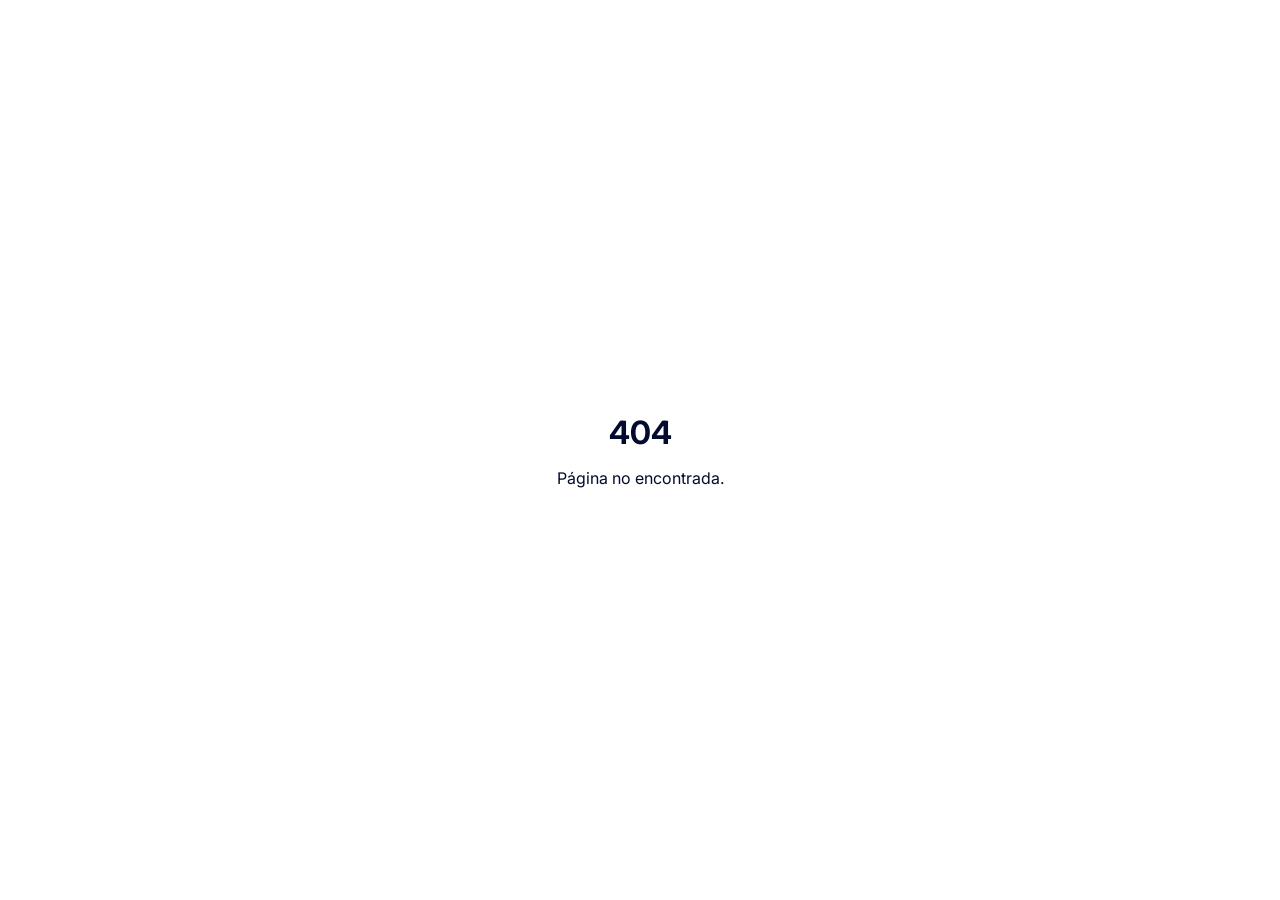
==== index.html @ 62a35536 "Initial commit: BROKR landing page Co-Authored-By: Claude Sonnet 4.6 <noreply@anthropic.com>" ====
<!DOCTYPE html>
<html lang="es">
<head>
  <meta charset="UTF-8" />
  <meta name="viewport" content="width=device-width, initial-scale=1.0" />
  <title>BROKR</title>
  <link rel="stylesheet" href="/css/main.css" />
  <link rel="stylesheet" href="/css/home.css" />
</head>
<body>

  <div id="app">
    <!-- El router inyecta el contenido aquí -->
  </div>

  <script src="/js/router.js"></script>
  <script src="/pages/home.js"></script>
  <script src="/js/main.js"></script>
</body>
</html>
---- css/main.css ----
/* BROKR — Main stylesheet */

/* ── Fuentes ─────────────────────────────────────────────────────────────── */

@font-face {
  font-family: 'Noto Sans';
  src: url('/assets/fonts/NotoSans-VariableFont_wdth,wght.ttf') format('truetype');
  font-weight: 100 900;
  font-style: normal;
  font-display: swap;
}

@font-face {
  font-family: 'Noto Sans';
  src: url('/assets/fonts/NotoSans-Italic-VariableFont_wdth,wght.ttf') format('truetype');
  font-weight: 100 900;
  font-style: italic;
  font-display: swap;
}

@font-face {
  font-family: 'Inter';
  src: url('/assets/fonts/Inter-VariableFont_opsz,wght.ttf') format('truetype');
  font-weight: 100 900;
  font-style: normal;
  font-display: swap;
}

@font-face {
  font-family: 'Inter';
  src: url('/assets/fonts/Inter-Italic-VariableFont_opsz,wght.ttf') format('truetype');
  font-weight: 100 900;
  font-style: italic;
  font-display: swap;
}

/* ── Tokens de marca ─────────────────────────────────────────────────────── */

:root {
  /* Colores */
  --color-azul:        #2138ef;
  --color-celeste:     #03cc9e;
  --color-blanco:      #ffffff;
  --color-azul-oscuro: #020b2d;

  /* Tipografías */
  --font-heading: 'Noto Sans', sans-serif;
  --font-body:    'Inter', sans-serif;

  /* Espaciado base */
  --space-xs:  0.25rem;
  --space-sm:  0.5rem;
  --space-md:  1rem;
  --space-lg:  1.5rem;
  --space-xl:  2rem;
  --space-2xl: 3rem;
  --space-3xl: 4rem;
}

/* ── Reset ───────────────────────────────────────────────────────────────── */

*, *::before, *::after {
  box-sizing: border-box;
  margin: 0;
  padding: 0;
}

html, body {
  height: 100%;
}

body {
  font-family: var(--font-body);
  background: var(--color-blanco);
  color: var(--color-azul-oscuro);
  -webkit-font-smoothing: antialiased;
}

#app {
  min-height: 100vh;
}

/* ── Utilidades ──────────────────────────────────────────────────────────── */

.not-found {
  display: flex;
  flex-direction: column;
  align-items: center;
  justify-content: center;
  min-height: 100vh;
  gap: var(--space-md);
  text-align: center;
}
---- css/home.css ----
/* BROKR — Landing page styles */

/* ── Navbar ──────────────────────────────────────────────────────────────── */

.home-navbar {
  position: fixed;
  top: 0;
  left: 0;
  right: 0;
  z-index: 200;
  display: flex;
  align-items: center;
  justify-content: space-between;
  padding: 0 3.5rem;
  height: 72px;
  transition: background 0.3s ease, box-shadow 0.3s ease;
}

.home-navbar.at-top {
  background: transparent;
}

.home-navbar.scrolled {
  background: var(--color-blanco);
  box-shadow: 0 1px 0 rgba(2, 11, 45, 0.08);
}

.navbar-logo img {
  height: 34px;
  display: block;
}

.navbar-links {
  display: flex;
  align-items: center;
  gap: 2.5rem;
  list-style: none;
}

.navbar-links a {
  font-family: var(--font-body);
  font-size: 0.875rem;
  font-weight: 500;
  text-decoration: none;
  transition: color 0.2s;
}

.home-navbar.at-top .navbar-links a {
  color: rgba(255, 255, 255, 0.8);
}

.home-navbar.at-top .navbar-links a:hover {
  color: var(--color-celeste);
}

.home-navbar.scrolled .navbar-links a {
  color: var(--color-azul-oscuro);
}

.home-navbar.scrolled .navbar-links a:hover {
  color: var(--color-azul);
}

.navbar-actions {
  display: flex;
  align-items: center;
  gap: 1.25rem;
}

.navbar-area {
  font-family: var(--font-body);
  font-size: 0.875rem;
  font-weight: 500;
  text-decoration: none;
  transition: color 0.2s;
}

.home-navbar.at-top .navbar-area {
  color: rgba(255, 255, 255, 0.75);
}

.home-navbar.at-top .navbar-area:hover {
  color: var(--color-celeste);
}

.home-navbar.scrolled .navbar-area {
  color: var(--color-azul-oscuro);
}

.home-navbar.scrolled .navbar-area:hover {
  color: var(--color-azul);
}

/* ── Buttons ─────────────────────────────────────────────────────────────── */

.btn {
  display: inline-flex;
  align-items: center;
  gap: 0.5rem;
  font-family: var(--font-body);
  font-weight: 600;
  font-size: 0.8rem;
  letter-spacing: 0.06em;
  text-transform: uppercase;
  text-decoration: none;
  border: none;
  cursor: pointer;
  padding: 0.65rem 1.4rem;
  border-radius: 3px;
  transition: background 0.2s, color 0.2s, border-color 0.2s;
}

.btn--primary {
  background: var(--color-azul);
  color: var(--color-blanco);
}

.btn--primary:hover {
  background: #1a2dc7;
  color: var(--color-blanco);
}

.btn--outline-white {
  background: transparent;
  color: var(--color-blanco);
  border: 2px solid rgba(255, 255, 255, 0.6);
}

.btn--outline-white:hover {
  border-color: var(--color-blanco);
  background: rgba(255, 255, 255, 0.08);
}

.btn--celeste {
  background: var(--color-celeste);
  color: var(--color-azul-oscuro);
}

.btn--celeste:hover {
  background: #02b38a;
  color: var(--color-azul-oscuro);
}

.btn-arrow {
  font-size: 1rem;
  line-height: 1;
  transition: transform 0.2s;
}

.btn:hover .btn-arrow {
  transform: translateX(3px);
}

/* ── Hero ────────────────────────────────────────────────────────────────── */

.hero {
  min-height: 100vh;
  background: var(--color-azul-oscuro);
  position: relative;
  display: flex;
  align-items: center;
  justify-content: center;
  overflow: hidden;
  text-align: center;
  padding: 72px 2rem 0;
}

.hero-bg {
  position: absolute;
  inset: 0;
  background:
    radial-gradient(ellipse 90% 70% at 65% 30%, rgba(33, 56, 239, 0.45) 0%, transparent 65%),
    radial-gradient(ellipse 50% 50% at 15% 85%, rgba(3, 204, 158, 0.18) 0%, transparent 55%);
  pointer-events: none;
}

.hero-ring {
  position: absolute;
  border-radius: 50%;
  border: 1px solid rgba(255, 255, 255, 0.05);
  top: 50%;
  left: 50%;
  transform: translate(-50%, -50%);
  pointer-events: none;
}

.hero-ring--1 { width: 750px; height: 750px; }
.hero-ring--2 { width: 530px; height: 530px; border-color: rgba(255,255,255,0.04); }
.hero-ring--3 { width: 320px; height: 320px; border-color: rgba(255,255,255,0.03); }

.hero-content {
  position: relative;
  z-index: 1;
  display: flex;
  flex-direction: column;
  align-items: center;
  gap: 1.5rem;
  max-width: 760px;
}

.hero-logo {
  width: 210px;
  margin-bottom: 0.25rem;
}

.hero-title {
  font-family: var(--font-heading);
  font-size: clamp(1.9rem, 4.5vw, 2.9rem);
  font-weight: 700;
  color: var(--color-blanco);
  line-height: 1.18;
  margin: 0;
}

.hero-title em {
  font-style: normal;
  color: var(--color-celeste);
}

.hero-subtitle {
  font-family: var(--font-body);
  font-size: 1.05rem;
  color: rgba(255, 255, 255, 0.65);
  line-height: 1.75;
  max-width: 560px;
  margin: 0;
}

.hero-actions {
  display: flex;
  gap: 1rem;
  margin-top: 0.5rem;
  flex-wrap: wrap;
  justify-content: center;
}

.hero-scroll {
  position: absolute;
  bottom: 2.5rem;
  left: 50%;
  transform: translateX(-50%);
  display: flex;
  flex-direction: column;
  align-items: center;
  gap: 0.5rem;
  color: rgba(255, 255, 255, 0.35);
  font-size: 0.7rem;
  font-family: var(--font-body);
  letter-spacing: 0.1em;
  text-transform: uppercase;
  z-index: 1;
}

.hero-scroll-line {
  width: 1px;
  height: 40px;
  background: linear-gradient(to bottom, rgba(255,255,255,0.3), transparent);
}

/* ── Intro ───────────────────────────────────────────────────────────────── */

.intro {
  padding: 6rem 3.5rem;
  display: grid;
  grid-template-columns: 1fr 1fr;
  gap: 4rem;
  align-items: center;
  max-width: 1200px;
  margin: 0 auto;
}

.intro__heading {
  font-family: var(--font-heading);
  font-size: clamp(1.6rem, 3vw, 2.1rem);
  font-weight: 700;
  color: var(--color-azul);
  line-height: 1.25;
}

.intro__body {
  display: flex;
  flex-direction: column;
  gap: 1.25rem;
}

.intro__body p {
  font-family: var(--font-body);
  font-size: 0.975rem;
  color: var(--color-azul-oscuro);
  line-height: 1.75;
}

.intro__body p strong {
  color: var(--color-azul);
}

.intro__body ul {
  list-style: none;
  display: flex;
  flex-direction: column;
  gap: 0.6rem;
  padding: 0;
}

.intro__body ul li {
  font-family: var(--font-body);
  font-size: 0.925rem;
  color: var(--color-azul-oscuro);
  padding-left: 1.25rem;
  position: relative;
  line-height: 1.6;
}

.intro__body ul li::before {
  content: '';
  position: absolute;
  left: 0;
  top: 0.5em;
  width: 6px;
  height: 6px;
  border-radius: 50%;
  background: var(--color-celeste);
}

.intro__cta {
  margin-top: 0.75rem;
}

/* ── Section base ────────────────────────────────────────────────────────── */

.section-divider {
  text-align: center;
  padding: 1.5rem 0 0;
}

.section-divider-cta {
  display: flex;
  justify-content: center;
  padding: 3.5rem 0;
}

/* ── Feature split sections ──────────────────────────────────────────────── */

.feature-split {
  display: grid;
  grid-template-columns: 1fr 1fr;
  min-height: 580px;
}

.feature-split--reverse .feature-split__visual {
  order: 2;
}

.feature-split--reverse .feature-split__content {
  order: 1;
}

.feature-split__visual {
  position: relative;
  overflow: hidden;
  display: flex;
  align-items: center;
  justify-content: center;
  min-height: 480px;
}

.feature-split__visual--dark {
  background: linear-gradient(135deg, var(--color-azul-oscuro) 0%, #0d1f6e 100%);
}

.feature-split__visual--blue {
  background: linear-gradient(135deg, var(--color-azul) 0%, #1228bf 100%);
}

.feature-split__visual--teal {
  background: linear-gradient(135deg, #01a67f 0%, var(--color-celeste) 100%);
}

.feature-split__visual--light {
  background: #f0f4ff;
}

.feature-split__content {
  padding: 4.5rem 4rem;
  display: flex;
  flex-direction: column;
  justify-content: center;
  gap: 1.25rem;
}

.feature-label {
  font-family: var(--font-body);
  font-size: 0.7rem;
  font-weight: 700;
  letter-spacing: 0.12em;
  text-transform: uppercase;
  color: var(--color-celeste);
}

.feature-title {
  font-family: var(--font-heading);
  font-size: clamp(1.4rem, 2.5vw, 1.85rem);
  font-weight: 700;
  color: var(--color-azul);
  line-height: 1.25;
  margin: 0;
}

.feature-body {
  font-family: var(--font-body);
  font-size: 0.95rem;
  color: #3a4260;
  line-height: 1.75;
  margin: 0;
}

.feature-body strong {
  color: var(--color-azul-oscuro);
}

.feature-list {
  list-style: none;
  padding: 0;
  margin: 0;
  display: grid;
  grid-template-columns: 1fr 1fr;
  gap: 0.6rem 1.5rem;
}

.feature-list li {
  font-family: var(--font-body);
  font-size: 0.875rem;
  color: #3a4260;
  padding-left: 1.1rem;
  position: relative;
  line-height: 1.55;
}

.feature-list li::before {
  content: '';
  position: absolute;
  left: 0;
  top: 0.5em;
  width: 5px;
  height: 5px;
  border-radius: 50%;
  background: var(--color-celeste);
}

.feature-list--single {
  grid-template-columns: 1fr;
}

.feature-link {
  font-family: var(--font-body);
  font-size: 0.875rem;
  color: var(--color-azul);
  text-decoration: underline;
  text-underline-offset: 3px;
  transition: color 0.2s;
}

.feature-link:hover {
  color: var(--color-celeste);
}

/* ── Mockups CSS ─────────────────────────────────────────────────────────── */

/* Shared mockup frame */
.mockup {
  background: rgba(255, 255, 255, 0.06);
  border: 1px solid rgba(255, 255, 255, 0.1);
  border-radius: 12px;
  padding: 1.25rem;
  width: 80%;
  max-width: 360px;
  box-shadow: 0 24px 80px rgba(0, 0, 0, 0.35);
}

.mockup--light {
  background: var(--color-blanco);
  border: 1px solid rgba(0, 0, 0, 0.08);
  box-shadow: 0 24px 80px rgba(33, 56, 239, 0.15);
}

.mockup-titlebar {
  display: flex;
  align-items: center;
  gap: 0.4rem;
  margin-bottom: 1rem;
  padding-bottom: 0.75rem;
  border-bottom: 1px solid rgba(255, 255, 255, 0.08);
}

.mockup--light .mockup-titlebar {
  border-bottom-color: rgba(0, 0, 0, 0.06);
}

.mockup-dot {
  width: 7px;
  height: 7px;
  border-radius: 50%;
  background: rgba(255, 255, 255, 0.2);
}

.mockup--light .mockup-dot {
  background: #dde2f0;
}

.mockup-title {
  font-family: var(--font-body);
  font-size: 0.7rem;
  color: rgba(255, 255, 255, 0.4);
  margin-left: 0.25rem;
}

.mockup--light .mockup-title {
  color: #8a93b2;
}

/* Policy card mockup */
.mock-poliza {
  display: flex;
  flex-direction: column;
  gap: 0.75rem;
}

.mock-card {
  background: rgba(255, 255, 255, 0.07);
  border-radius: 8px;
  padding: 0.9rem;
  display: flex;
  align-items: center;
  gap: 0.75rem;
}

.mock-card-icon {
  width: 32px;
  height: 32px;
  border-radius: 6px;
  flex-shrink: 0;
}

.mock-card-icon--blue  { background: var(--color-azul); opacity: 0.8; }
.mock-card-icon--teal  { background: var(--color-celeste); opacity: 0.8; }
.mock-card-icon--light { background: rgba(255,255,255,0.25); }

.mock-card-lines {
  display: flex;
  flex-direction: column;
  gap: 0.35rem;
  flex: 1;
}

.mock-line {
  height: 7px;
  border-radius: 4px;
  background: rgba(255, 255, 255, 0.15);
}

.mock-line--w100 { width: 100%; }
.mock-line--w70  { width: 70%; }
.mock-line--w50  { width: 50%; }
.mock-line--w40  { width: 40%; }
.mock-line--w85  { width: 85%; }
.mock-line--teal { background: rgba(3, 204, 158, 0.5); }
.mock-line--blue { background: rgba(33, 56, 239, 0.5); }

.mock-badge {
  font-size: 0.6rem;
  font-family: var(--font-body);
  font-weight: 700;
  letter-spacing: 0.06em;
  padding: 0.2rem 0.5rem;
  border-radius: 99px;
  flex-shrink: 0;
}

.mock-badge--green  { background: rgba(3, 204, 158, 0.25); color: #03cc9e; }
.mock-badge--yellow { background: rgba(255, 200, 50, 0.2); color: #ffc832; }
.mock-badge--blue   { background: rgba(33, 56, 239, 0.3); color: #a8b6ff; }

/* Flow/automation mockup */
.mock-flow {
  display: flex;
  flex-direction: column;
  gap: 0.6rem;
}

.mock-flow-row {
  display: flex;
  align-items: center;
  gap: 0.5rem;
}

.mock-flow-node {
  display: flex;
  align-items: center;
  gap: 0.5rem;
  background: rgba(255, 255, 255, 0.08);
  border-radius: 6px;
  padding: 0.55rem 0.75rem;
  flex: 1;
}

.mock-flow-node-dot {
  width: 8px;
  height: 8px;
  border-radius: 50%;
  flex-shrink: 0;
}

.mock-flow-node-dot--teal  { background: var(--color-celeste); }
.mock-flow-node-dot--blue  { background: var(--color-azul); opacity: 0.9; }
.mock-flow-node-dot--white { background: rgba(255,255,255,0.4); }

.mock-flow-arrow {
  color: rgba(255,255,255,0.25);
  font-size: 0.75rem;
  flex-shrink: 0;
}

.mock-flow-check {
  width: 20px;
  height: 20px;
  border-radius: 50%;
  background: var(--color-celeste);
  display: flex;
  align-items: center;
  justify-content: center;
  flex-shrink: 0;
  font-size: 0.65rem;
  color: var(--color-azul-oscuro);
  font-weight: 700;
}

/* Dashboard/BI mockup */
.mock-dashboard {
  display: flex;
  flex-direction: column;
  gap: 0.8rem;
}

.mock-stats-row {
  display: grid;
  grid-template-columns: 1fr 1fr 1fr;
  gap: 0.5rem;
}

.mock-stat {
  background: rgba(255, 255, 255, 0.07);
  border-radius: 6px;
  padding: 0.6rem 0.5rem;
  display: flex;
  flex-direction: column;
  gap: 0.3rem;
}

.mock-stat-value {
  font-family: var(--font-heading);
  font-size: 0.95rem;
  font-weight: 700;
  color: rgba(255,255,255,0.9);
}

.mock-stat-label {
  height: 5px;
  border-radius: 3px;
  background: rgba(255,255,255,0.12);
  width: 80%;
}

.mock-chart {
  background: rgba(255, 255, 255, 0.05);
  border-radius: 8px;
  padding: 0.75rem;
  display: flex;
  align-items: flex-end;
  gap: 0.35rem;
  height: 80px;
}

.mock-bar {
  flex: 1;
  border-radius: 3px 3px 0 0;
  opacity: 0.85;
}

.mock-bar--blue  { background: var(--color-azul); }
.mock-bar--teal  { background: var(--color-celeste); }
.mock-bar--faded { background: rgba(255,255,255,0.15); }

/* CRM/client mockup */
.mock-client {
  display: flex;
  flex-direction: column;
  gap: 0.75rem;
}

.mock-client-header {
  display: flex;
  align-items: center;
  gap: 0.75rem;
  padding-bottom: 0.75rem;
  border-bottom: 1px solid rgba(0,0,0,0.06);
}

.mock-avatar {
  width: 40px;
  height: 40px;
  border-radius: 50%;
  background: linear-gradient(135deg, var(--color-azul), var(--color-celeste));
  flex-shrink: 0;
}

.mock-client-info {
  display: flex;
  flex-direction: column;
  gap: 0.35rem;
  flex: 1;
}

.mock-client-info .mock-line {
  background: rgba(0,0,0,0.1);
}

.mock-field-row {
  display: grid;
  grid-template-columns: 1fr 1fr;
  gap: 0.5rem;
}

.mock-field {
  background: #f4f6fd;
  border-radius: 5px;
  padding: 0.5rem;
  display: flex;
  flex-direction: column;
  gap: 0.3rem;
}

.mock-field-label {
  height: 5px;
  border-radius: 3px;
  background: rgba(33, 56, 239, 0.15);
  width: 60%;
}

.mock-field-value {
  height: 7px;
  border-radius: 3px;
  background: rgba(0,0,0,0.12);
  width: 85%;
}

/* API/integration mockup */
.mock-api {
  display: flex;
  flex-direction: column;
  gap: 0.75rem;
  align-items: center;
}

.mock-api-hub {
  width: 56px;
  height: 56px;
  border-radius: 50%;
  background: var(--color-azul);
  display: flex;
  align-items: center;
  justify-content: center;
  box-shadow: 0 0 0 8px rgba(33, 56, 239, 0.2), 0 0 0 16px rgba(33, 56, 239, 0.08);
}

.mock-api-hub-inner {
  width: 24px;
  height: 24px;
  border-radius: 50%;
  background: rgba(255,255,255,0.9);
}

.mock-api-row {
  display: flex;
  gap: 0.75rem;
  justify-content: center;
  width: 100%;
}

.mock-api-node {
  background: rgba(255, 255, 255, 0.08);
  border: 1px solid rgba(255,255,255,0.12);
  border-radius: 8px;
  padding: 0.5rem 0.7rem;
  display: flex;
  flex-direction: column;
  gap: 0.3rem;
  align-items: center;
  flex: 1;
}

.mock-api-dot {
  width: 10px;
  height: 10px;
  border-radius: 50%;
  background: var(--color-celeste);
}

.mock-api-connector {
  width: 1px;
  height: 24px;
  background: rgba(255,255,255,0.15);
}

/* ── Benefits grid ───────────────────────────────────────────────────────── */

.benefits {
  background: #f5f7ff;
  padding: 5.5rem 3.5rem;
}

.benefits__header {
  text-align: center;
  margin-bottom: 3.5rem;
}

.benefits__label {
  font-family: var(--font-body);
  font-size: 0.7rem;
  font-weight: 700;
  letter-spacing: 0.12em;
  text-transform: uppercase;
  color: var(--color-celeste);
  display: block;
  margin-bottom: 0.75rem;
}

.benefits__title {
  font-family: var(--font-heading);
  font-size: clamp(1.5rem, 3vw, 2rem);
  font-weight: 700;
  color: var(--color-azul-oscuro);
  margin: 0 0 1rem;
}

.benefits__subtitle {
  font-family: var(--font-body);
  font-size: 1rem;
  color: #5a6480;
  line-height: 1.7;
  max-width: 560px;
  margin: 0 auto;
}

.benefits__grid {
  display: grid;
  grid-template-columns: repeat(2, 1fr);
  gap: 0 4rem;
  max-width: 960px;
  margin: 0 auto;
}

.benefit-card {
  background: transparent;
  border-radius: 0;
  padding: 1.75rem 0;
  display: flex;
  flex-direction: row;
  gap: 1.25rem;
  align-items: flex-start;
  border: none;
  border-bottom: 1px solid rgba(33, 56, 239, 0.08);
  transition: none;
}

.benefit-card:hover {
  box-shadow: none;
  transform: none;
}

.benefit-icon {
  width: 52px;
  height: 52px;
  border-radius: 12px;
  background: var(--color-blanco);
  border: 1px solid rgba(33, 56, 239, 0.1);
  display: flex;
  align-items: center;
  justify-content: center;
  flex-shrink: 0;
  box-shadow: 0 2px 8px rgba(33, 56, 239, 0.07);
}

.benefit-icon svg {
  width: 26px;
  height: 26px;
}

.benefit-card:nth-last-child(-n+2) {
  border-bottom: none;
}

.benefit-text {
  display: flex;
  flex-direction: column;
  gap: 0.4rem;
  flex: 1;
  padding-top: 0.1rem;
}

.benefit-title {
  font-family: var(--font-heading);
  font-size: 0.975rem;
  font-weight: 700;
  color: var(--color-azul-oscuro);
  margin: 0;
}

.benefit-desc {
  font-family: var(--font-body);
  font-size: 0.875rem;
  color: #5a6480;
  line-height: 1.65;
  margin: 0;
}

/* ── Contact CTA ─────────────────────────────────────────────────────────── */

.contact-cta {
  padding: 5rem 3.5rem;
  display: flex;
  justify-content: center;
}

.contact-cta__box {
  background: var(--color-blanco);
  border: 1px solid rgba(33, 56, 239, 0.1);
  border-radius: 16px;
  padding: 4rem;
  max-width: 860px;
  width: 100%;
  display: grid;
  grid-template-columns: 1fr 1fr;
  gap: 3rem;
  align-items: center;
  box-shadow: 0 16px 64px rgba(33, 56, 239, 0.08);
}

.contact-cta__label {
  font-family: var(--font-body);
  font-size: 0.7rem;
  font-weight: 700;
  letter-spacing: 0.12em;
  text-transform: uppercase;
  color: var(--color-celeste);
  display: block;
  margin-bottom: 0.75rem;
}

.contact-cta__title {
  font-family: var(--font-heading);
  font-size: clamp(1.4rem, 2.5vw, 1.8rem);
  font-weight: 700;
  color: var(--color-azul-oscuro);
  line-height: 1.25;
  margin: 0 0 1rem;
}

.contact-cta__right {
  display: flex;
  flex-direction: column;
  gap: 1.25rem;
}

.contact-info-item {
  display: flex;
  align-items: flex-start;
  gap: 0.75rem;
}

.contact-info-item svg {
  width: 18px;
  height: 18px;
  flex-shrink: 0;
  color: var(--color-azul);
  margin-top: 0.1rem;
}

.contact-info-item a,
.contact-info-item span {
  font-family: var(--font-body);
  font-size: 0.925rem;
  color: var(--color-azul-oscuro);
  text-decoration: none;
  line-height: 1.5;
}

.contact-info-item a:hover {
  color: var(--color-azul);
}

/* ── Footer ──────────────────────────────────────────────────────────────── */

.home-footer {
  background: var(--color-azul-oscuro);
  padding: 4rem 3.5rem 2.5rem;
  color: rgba(255, 255, 255, 0.6);
}

.footer-top {
  display: grid;
  grid-template-columns: 220px 1fr;
  gap: 4rem;
  padding-bottom: 3rem;
  border-bottom: 1px solid rgba(255, 255, 255, 0.07);
  margin-bottom: 2rem;
}

.footer-brand {
  display: flex;
  flex-direction: column;
  gap: 1.25rem;
}

.footer-logo img {
  height: 30px;
  display: block;
}

.footer-tagline {
  font-family: var(--font-body);
  font-size: 0.85rem;
  line-height: 1.65;
  color: rgba(255, 255, 255, 0.45);
}

.footer-social {
  display: flex;
  gap: 0.75rem;
}

.footer-social a {
  width: 34px;
  height: 34px;
  border-radius: 50%;
  border: 1px solid rgba(255, 255, 255, 0.15);
  display: flex;
  align-items: center;
  justify-content: center;
  color: rgba(255, 255, 255, 0.5);
  text-decoration: none;
  transition: border-color 0.2s, color 0.2s;
}

.footer-social a:hover {
  border-color: var(--color-celeste);
  color: var(--color-celeste);
}

.footer-social svg {
  width: 15px;
  height: 15px;
}

.footer-nav {
  display: grid;
  grid-template-columns: repeat(3, 1fr);
  gap: 2rem;
}

.footer-nav-col h4 {
  font-family: var(--font-heading);
  font-size: 0.75rem;
  font-weight: 700;
  letter-spacing: 0.1em;
  text-transform: uppercase;
  color: rgba(255, 255, 255, 0.85);
  margin: 0 0 1rem;
}

.footer-nav-col ul {
  list-style: none;
  padding: 0;
  margin: 0;
  display: flex;
  flex-direction: column;
  gap: 0.6rem;
}

.footer-nav-col ul li a {
  font-family: var(--font-body);
  font-size: 0.875rem;
  color: rgba(255, 255, 255, 0.45);
  text-decoration: none;
  transition: color 0.2s;
}

.footer-nav-col ul li a:hover {
  color: var(--color-celeste);
}

.footer-bottom {
  display: flex;
  align-items: center;
  justify-content: space-between;
  font-family: var(--font-body);
  font-size: 0.8rem;
  color: rgba(255, 255, 255, 0.3);
}

.footer-bottom a {
  color: rgba(255, 255, 255, 0.3);
  text-decoration: none;
  transition: color 0.2s;
}

.footer-bottom a:hover {
  color: rgba(255, 255, 255, 0.6);
}

.footer-bottom-links {
  display: flex;
  gap: 1.5rem;
}

/* ── Responsive ──────────────────────────────────────────────────────────── */

@media (max-width: 1024px) {
  .benefits__grid {
    gap: 0 2.5rem;
  }

  .home-navbar {
    padding: 0 2rem;
  }

  .intro {
    padding: 4rem 2rem;
    gap: 2.5rem;
  }
}

@media (max-width: 768px) {
  .home-navbar {
    padding: 0 1.25rem;
  }

  .navbar-links {
    display: none;
  }

  .hero-logo {
    width: 160px;
  }

  .intro {
    grid-template-columns: 1fr;
    padding: 3rem 1.5rem;
    gap: 2rem;
  }

  .feature-split {
    grid-template-columns: 1fr;
  }

  .feature-split--reverse .feature-split__visual {
    order: 0;
  }

  .feature-split--reverse .feature-split__content {
    order: 0;
  }

  .feature-split__visual {
    min-height: 280px;
  }

  .feature-split__content {
    padding: 2.5rem 1.5rem;
  }

  .feature-list {
    grid-template-columns: 1fr;
  }

  .benefits {
    padding: 3.5rem 1.5rem;
  }

  .benefits__grid {
    grid-template-columns: 1fr;
    gap: 0;
  }

  .contact-cta {
    padding: 3rem 1.5rem;
  }

  .contact-cta__box {
    grid-template-columns: 1fr;
    padding: 2.5rem;
    gap: 2rem;
  }

  .footer-top {
    grid-template-columns: 1fr;
    gap: 2.5rem;
  }

  .footer-nav {
    grid-template-columns: 1fr 1fr;
  }

  .home-footer {
    padding: 3rem 1.5rem 2rem;
  }

  .footer-bottom {
    flex-direction: column;
    gap: 1rem;
    text-align: center;
  }
}
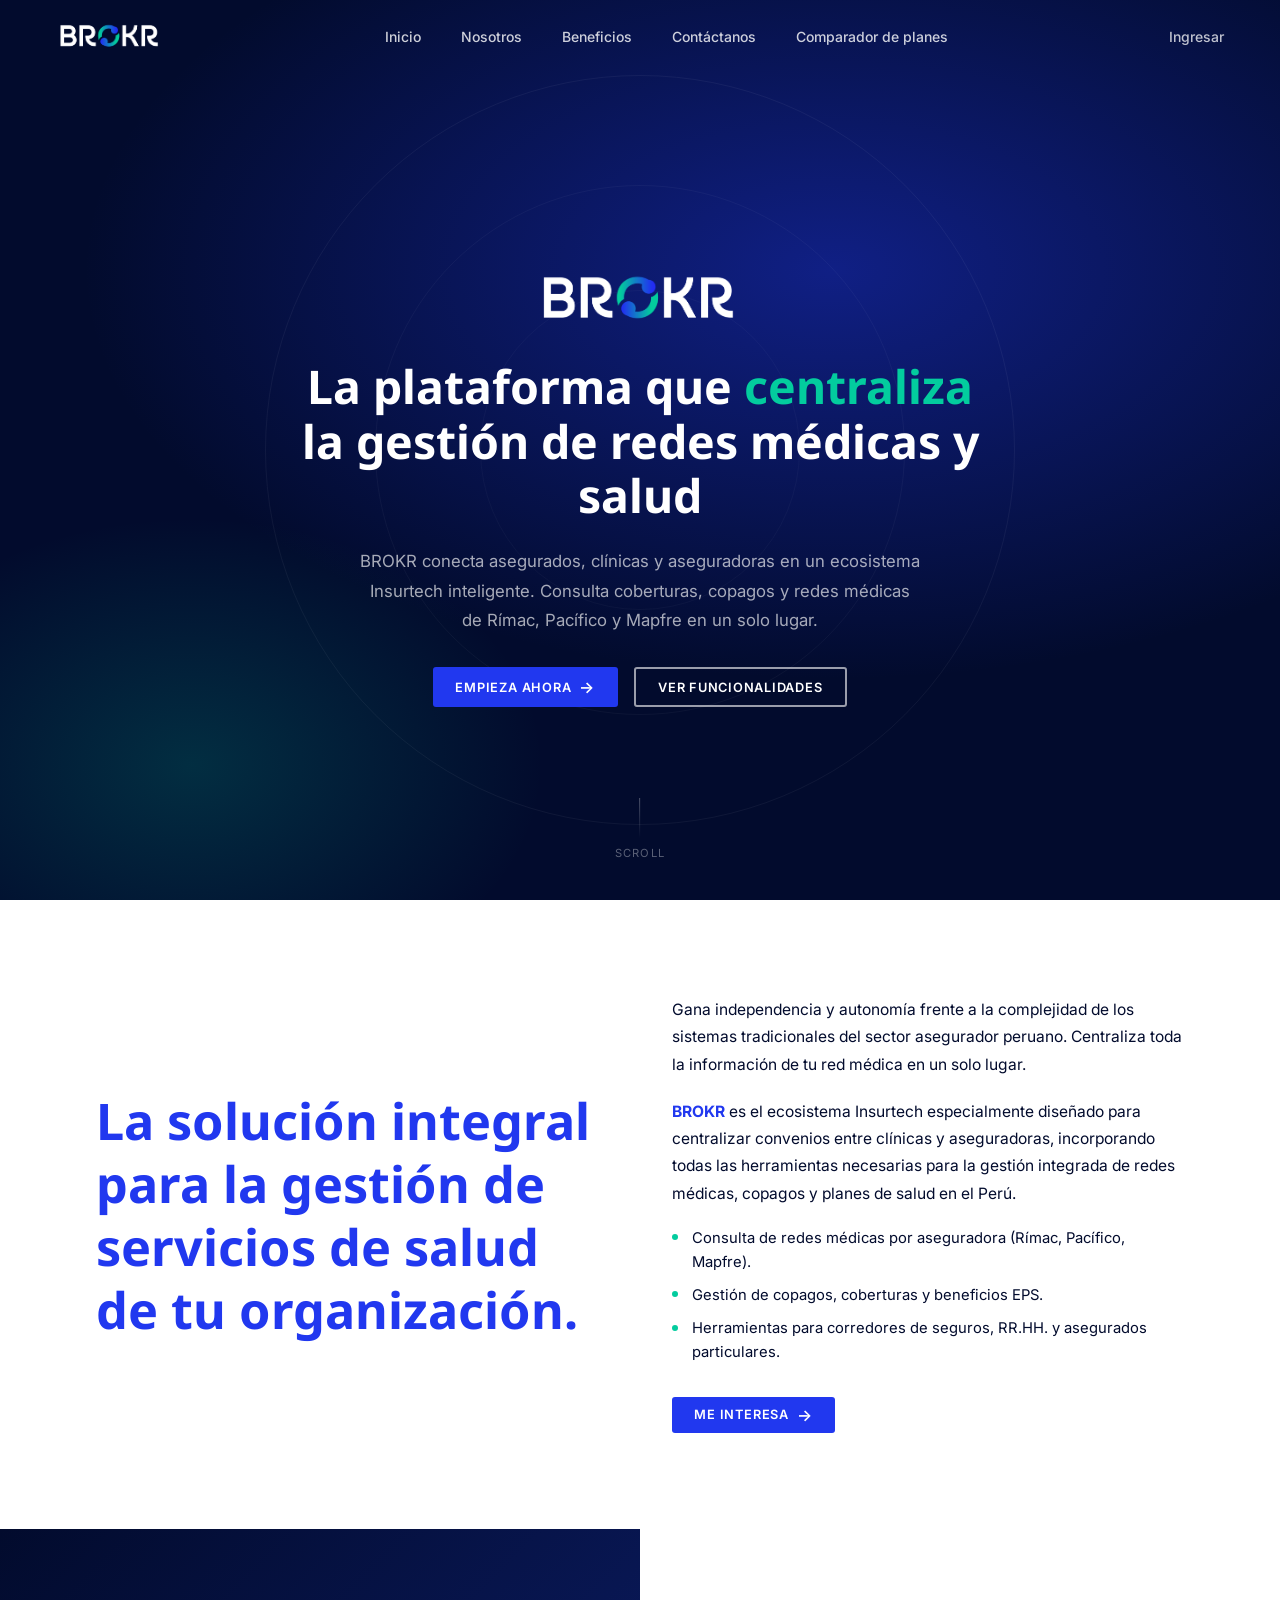
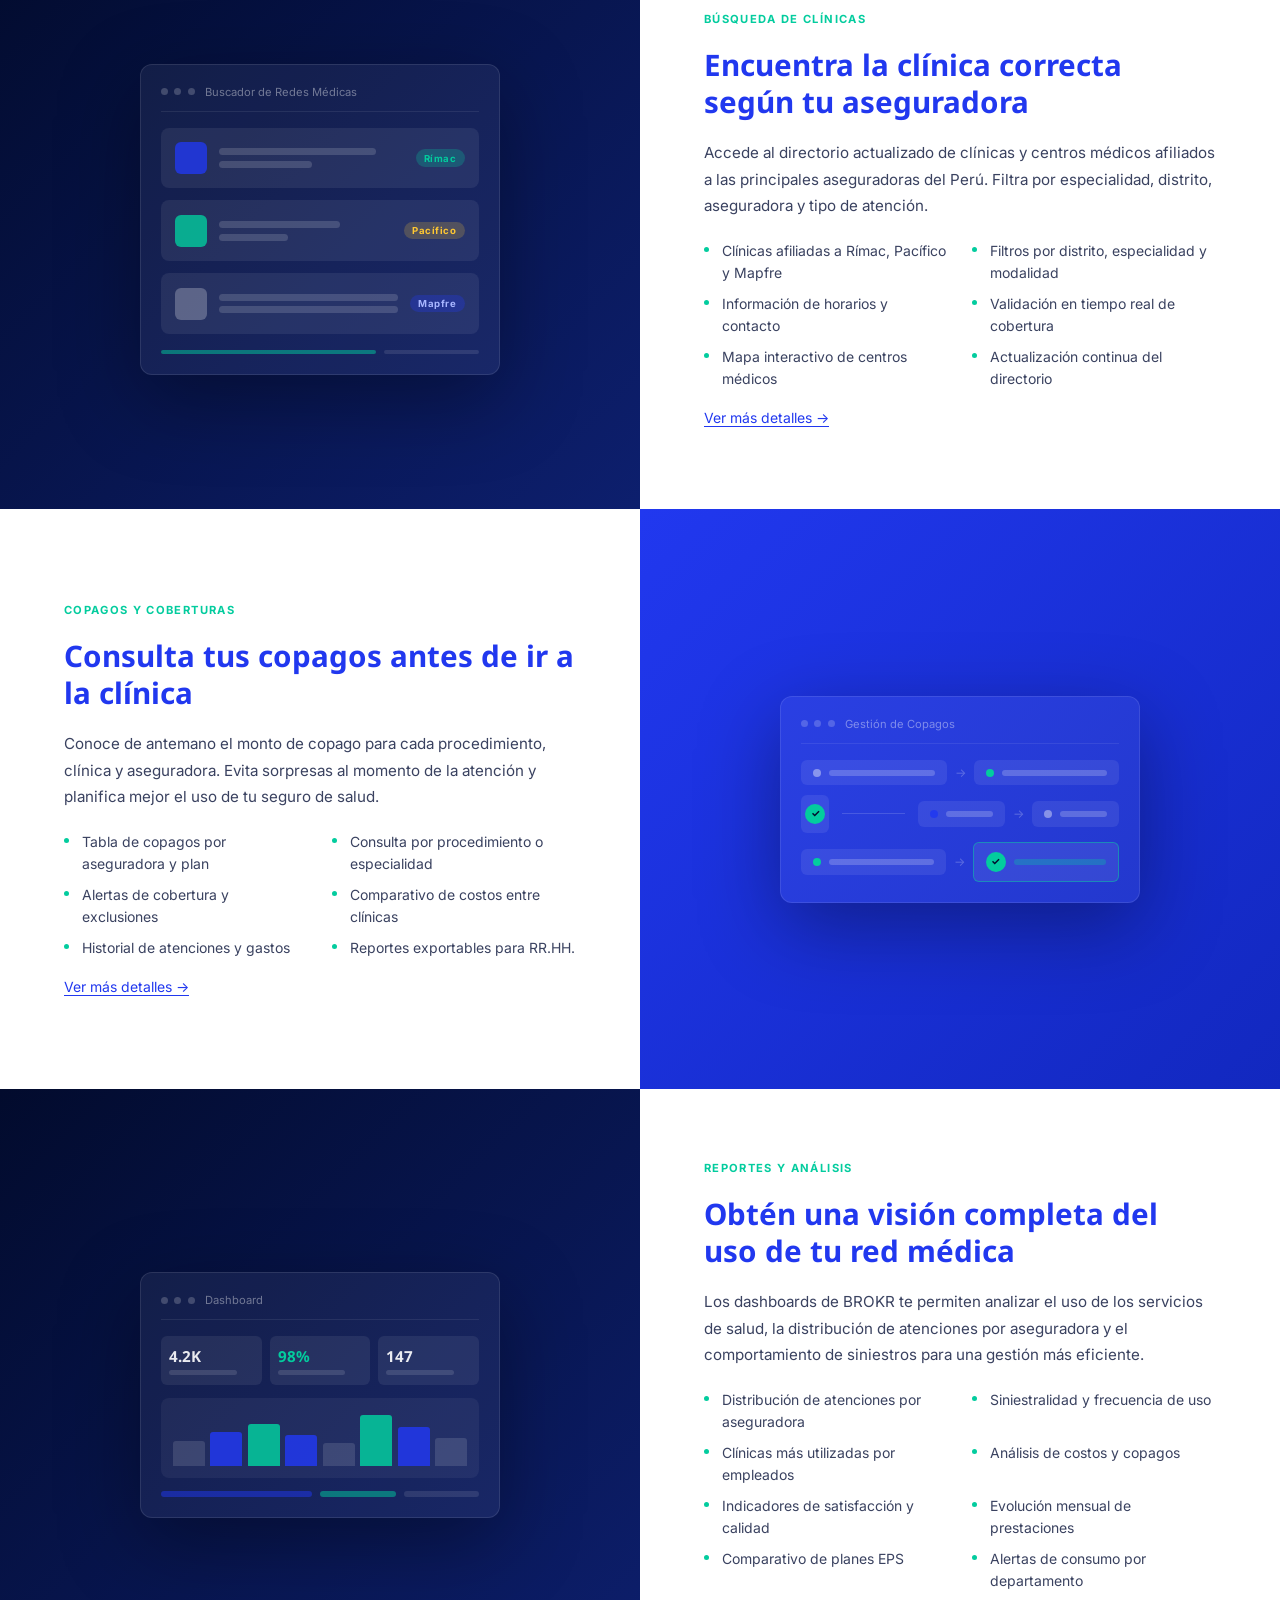
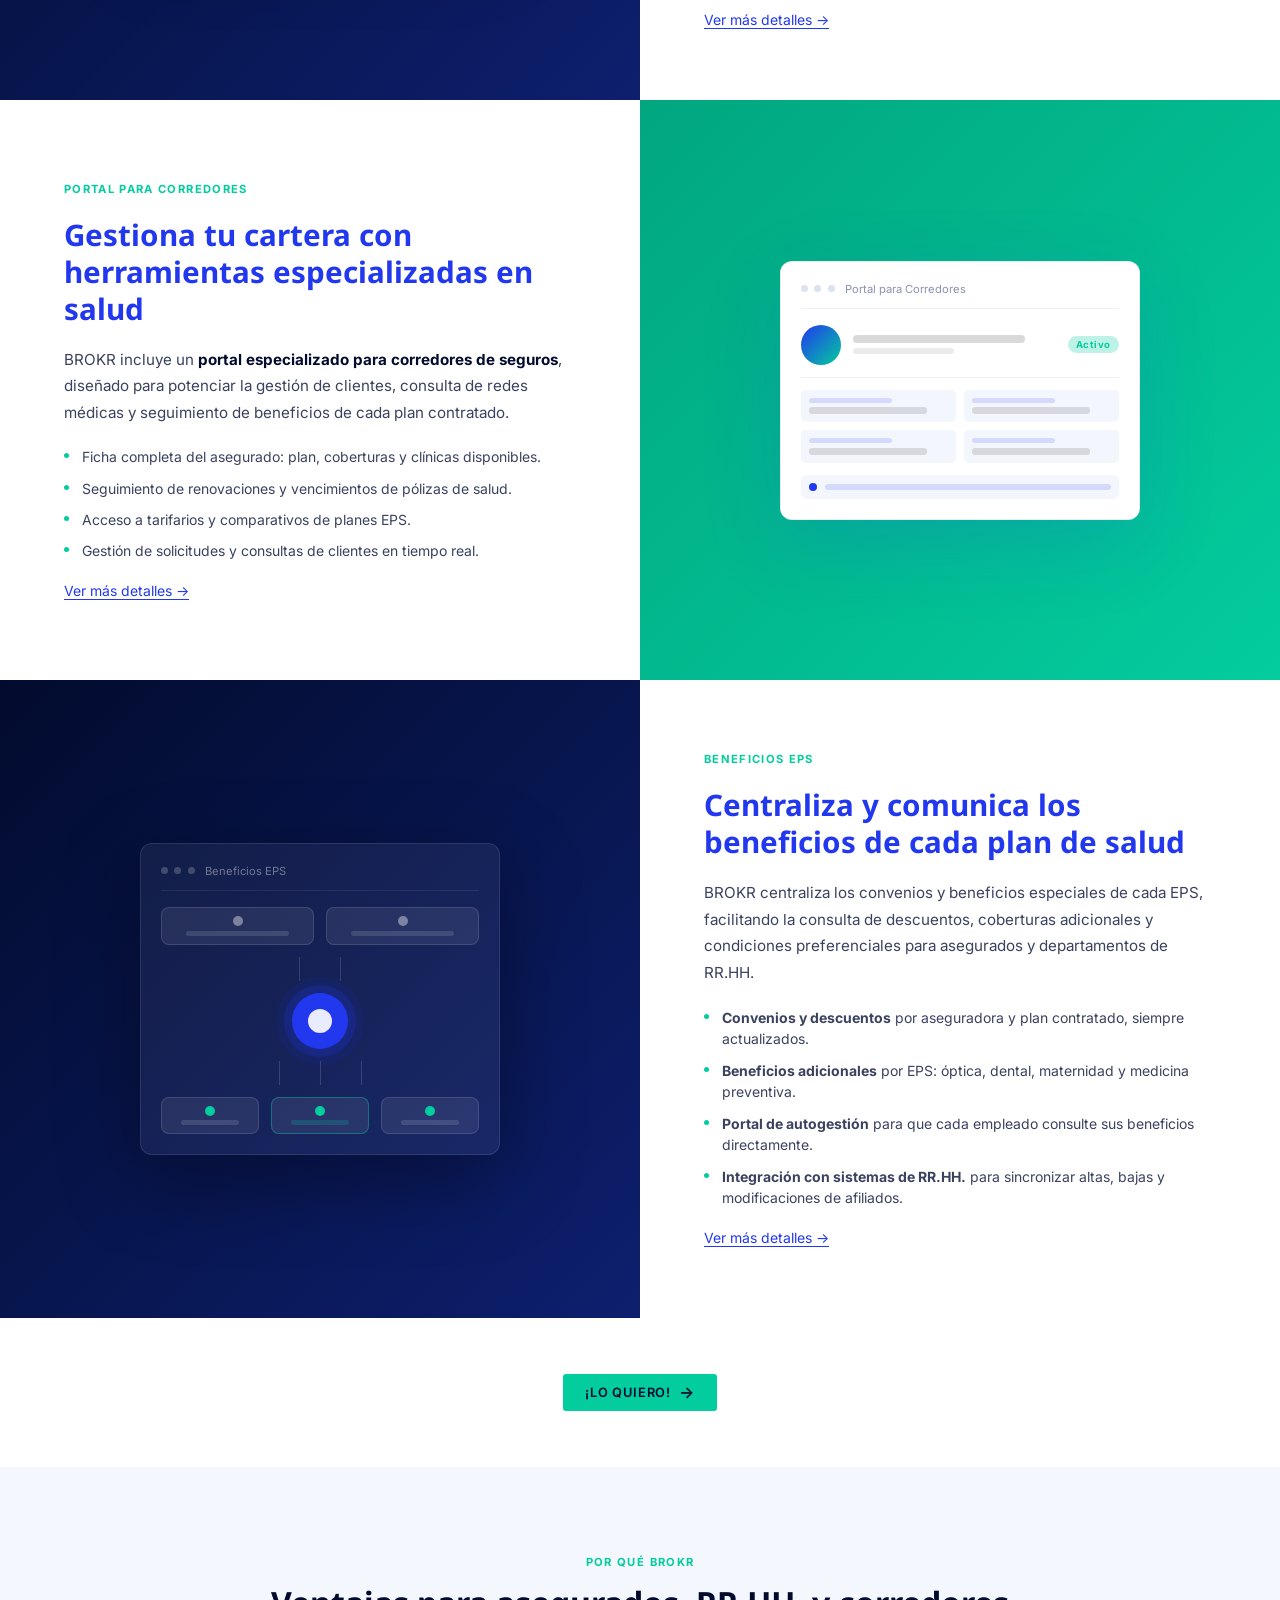
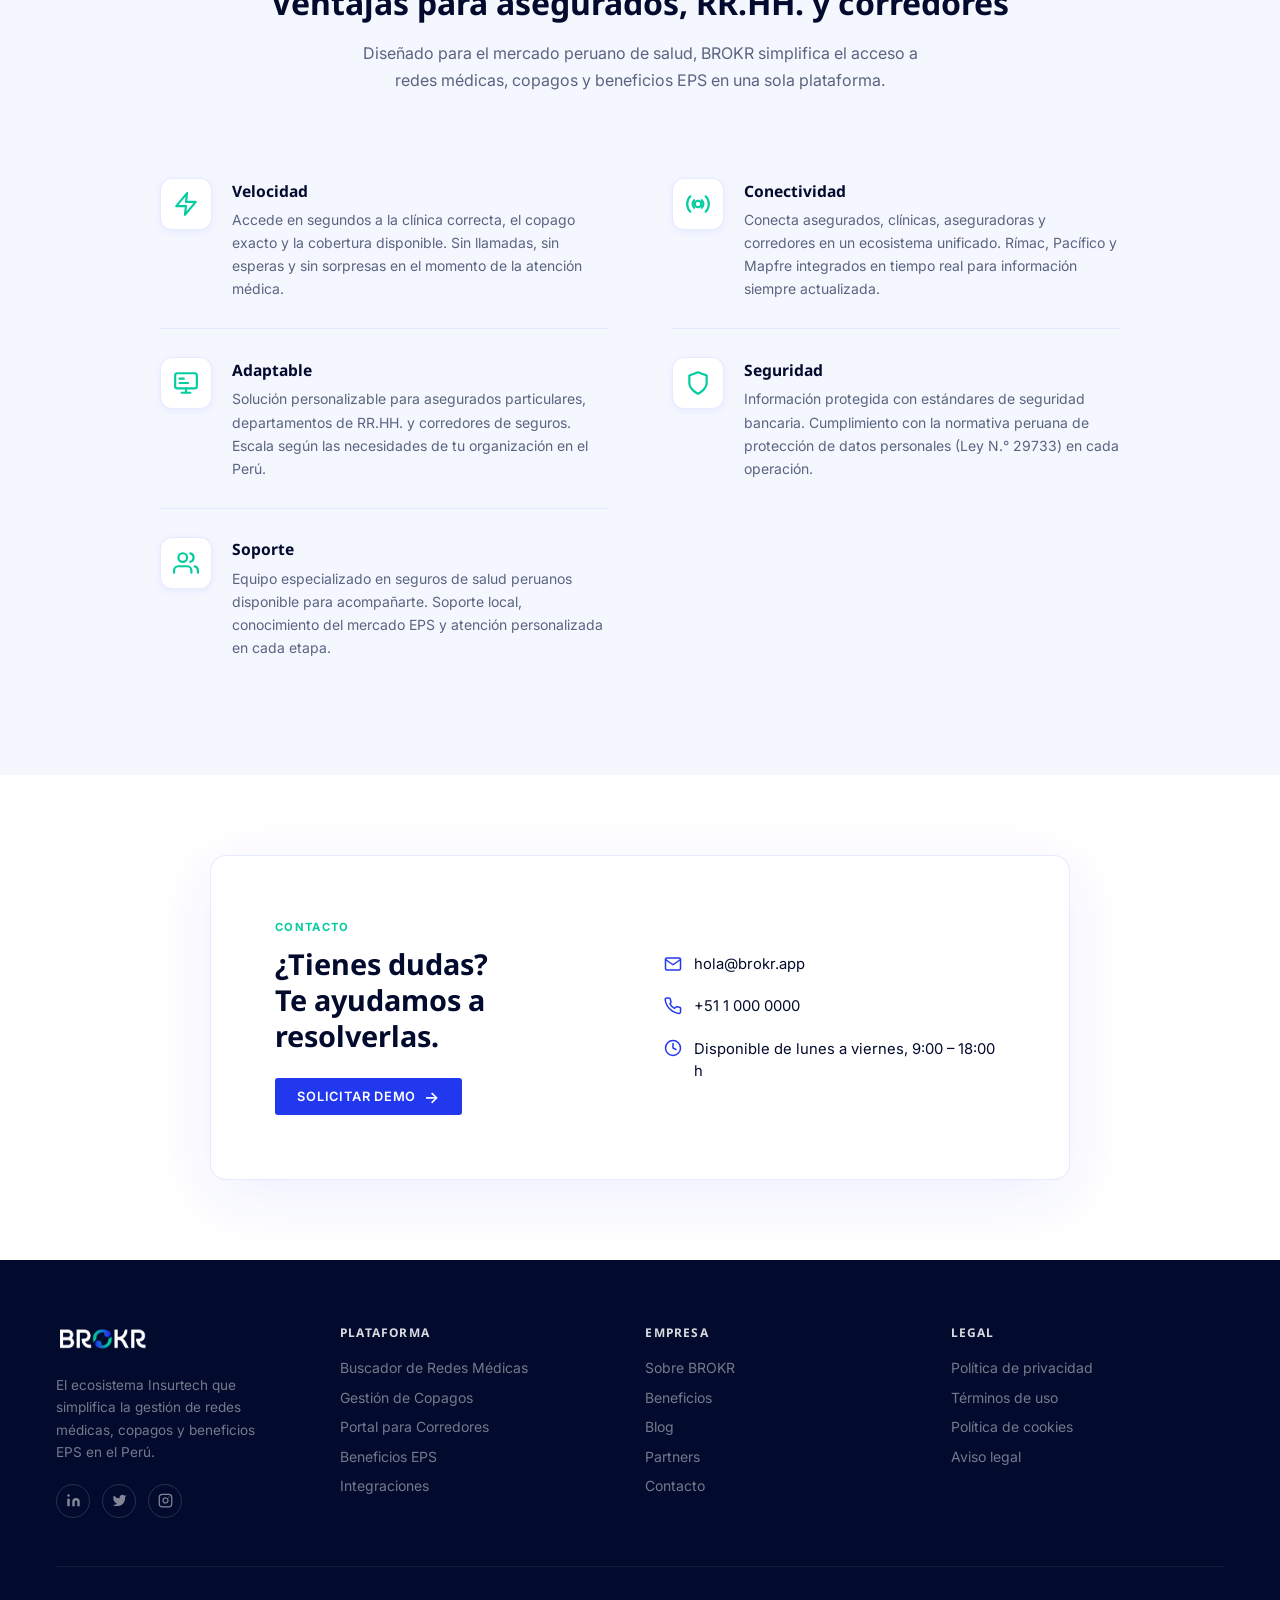
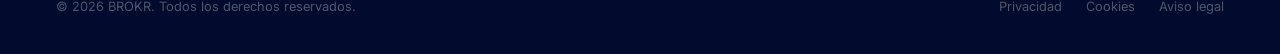
==== commit 2d2b66cf: "refactor: migra de SPA a sitio estático multi-página con Clean URLs Arquitectura anterior: un solo i" ====
--- a/index.html
+++ b/index.html
@@ -3,18 +3,628 @@
 <head>
   <meta charset="UTF-8" />
   <meta name="viewport" content="width=device-width, initial-scale=1.0" />
-  <title>BROKR</title>
-  <link rel="stylesheet" href="/css/main.css" />
-  <link rel="stylesheet" href="/css/home.css" />
+  <title>BROKR — Gestión de Redes Médicas y Salud en el Perú</title>
+  <link rel="stylesheet" href="/assets/css/main.css" />
+  <link rel="stylesheet" href="/assets/css/home.css" />
 </head>
 <body>
 
-  <div id="app">
-    <!-- El router inyecta el contenido aquí -->
+  <!-- ── Navbar ────────────────────────────────────────────────────────────── -->
+  <nav class="home-navbar at-top" id="navbar">
+    <a href="/" class="navbar-logo">
+      <img src="/assets/img/logo-blanco-colores.png" alt="BROKR" class="navbar-logo-img" />
+    </a>
+
+    <ul class="navbar-links">
+      <li><a href="/" aria-current="page">Inicio</a></li>
+      <li><a href="/nosotros/">Nosotros</a></li>
+      <li><a href="/beneficios/">Beneficios</a></li>
+      <li><a href="/contactanos/">Contáctanos</a></li>
+      <li><a href="#">Comparador de planes</a></li>
+    </ul>
+
+    <div class="navbar-actions">
+      <a href="#" class="navbar-area">Ingresar</a>
+    </div>
+  </nav>
+
+  <!-- ── Hero ──────────────────────────────────────────────────────────────── -->
+  <section class="hero">
+    <div class="hero-bg"></div>
+    <div class="hero-ring hero-ring--1"></div>
+    <div class="hero-ring hero-ring--2"></div>
+    <div class="hero-ring hero-ring--3"></div>
+
+    <div class="hero-content">
+      <img src="/assets/img/logo-blanco-colores.png" alt="BROKR" class="hero-logo" />
+
+      <h1 class="hero-title">
+        La plataforma que <em>centraliza</em><br/>
+        la gestión de redes médicas y salud
+      </h1>
+
+      <p class="hero-subtitle">
+        BROKR conecta asegurados, clínicas y aseguradoras en un ecosistema
+        Insurtech inteligente. Consulta coberturas, copagos y redes médicas
+        de Rímac, Pacífico y Mapfre en un solo lugar.
+      </p>
+
+      <div class="hero-actions">
+        <a href="#contacto" class="btn btn--primary btn--lg">
+          Empieza ahora <span class="btn-arrow">→</span>
+        </a>
+        <a href="#funcionalidades" class="btn btn--outline-white">
+          Ver funcionalidades
+        </a>
+      </div>
+    </div>
+
+    <div class="hero-scroll">
+      <div class="hero-scroll-line"></div>
+      Scroll
+    </div>
+  </section>
+
+  <!-- ── Intro ──────────────────────────────────────────────────────────────── -->
+  <section class="intro" id="soluciones">
+    <div class="intro__heading">
+      <h2>La solución integral para la gestión de servicios de salud de tu organización.</h2>
+    </div>
+
+    <div class="intro__body">
+      <p>
+        Gana independencia y autonomía frente a la complejidad de los
+        sistemas tradicionales del sector asegurador peruano. Centraliza
+        toda la información de tu red médica en un solo lugar.
+      </p>
+      <p>
+        <strong>BROKR</strong> es el ecosistema Insurtech especialmente diseñado
+        para centralizar convenios entre clínicas y aseguradoras, incorporando
+        todas las herramientas necesarias para la gestión integrada de redes
+        médicas, copagos y planes de salud en el Perú.
+      </p>
+      <ul>
+        <li>Consulta de redes médicas por aseguradora (Rímac, Pacífico, Mapfre).</li>
+        <li>Gestión de copagos, coberturas y beneficios EPS.</li>
+        <li>Herramientas para corredores de seguros, RR.HH. y asegurados particulares.</li>
+      </ul>
+      <div class="intro__cta">
+        <a href="#contacto" class="btn btn--primary">
+          Me interesa <span class="btn-arrow">→</span>
+        </a>
+      </div>
+    </div>
+  </section>
+
+  <!-- ── Features ───────────────────────────────────────────────────────────── -->
+  <div id="funcionalidades">
+
+    <!-- Feature 1: Buscador de Redes Médicas -->
+    <section class="feature-split">
+      <div class="feature-split__visual feature-split__visual--dark">
+        <div class="mockup">
+          <div class="mockup-titlebar">
+            <div class="mockup-dot"></div>
+            <div class="mockup-dot"></div>
+            <div class="mockup-dot"></div>
+            <span class="mockup-title">Buscador de Redes Médicas</span>
+          </div>
+          <div class="mock-poliza">
+            <div class="mock-card">
+              <div class="mock-card-icon mock-card-icon--blue"></div>
+              <div class="mock-card-lines">
+                <div class="mock-line mock-line--w85"></div>
+                <div class="mock-line mock-line--w50"></div>
+              </div>
+              <span class="mock-badge mock-badge--green">Rímac</span>
+            </div>
+            <div class="mock-card">
+              <div class="mock-card-icon mock-card-icon--teal"></div>
+              <div class="mock-card-lines">
+                <div class="mock-line mock-line--w70"></div>
+                <div class="mock-line mock-line--w40"></div>
+              </div>
+              <span class="mock-badge mock-badge--yellow">Pacífico</span>
+            </div>
+            <div class="mock-card">
+              <div class="mock-card-icon mock-card-icon--light"></div>
+              <div class="mock-card-lines">
+                <div class="mock-line mock-line--w100"></div>
+                <div class="mock-line mock-line--w60"></div>
+              </div>
+              <span class="mock-badge mock-badge--blue">Mapfre</span>
+            </div>
+            <div style="display:flex;gap:0.5rem;margin-top:0.25rem;">
+              <div style="flex:1;height:4px;border-radius:2px;background:rgba(3,204,158,0.5)"></div>
+              <div style="width:30%;height:4px;border-radius:2px;background:rgba(255,255,255,0.1)"></div>
+            </div>
+          </div>
+        </div>
+      </div>
+
+      <div class="feature-split__content">
+        <span class="feature-label">Búsqueda de clínicas</span>
+        <h3 class="feature-title">Encuentra la clínica correcta según tu aseguradora</h3>
+        <p class="feature-body">
+          Accede al directorio actualizado de clínicas y centros médicos
+          afiliados a las principales aseguradoras del Perú. Filtra por
+          especialidad, distrito, aseguradora y tipo de atención.
+        </p>
+        <ul class="feature-list">
+          <li>Clínicas afiliadas a Rímac, Pacífico y Mapfre</li>
+          <li>Filtros por distrito, especialidad y modalidad</li>
+          <li>Información de horarios y contacto</li>
+          <li>Validación en tiempo real de cobertura</li>
+          <li>Mapa interactivo de centros médicos</li>
+          <li>Actualización continua del directorio</li>
+        </ul>
+        <a href="#contacto" class="feature-link">Ver más detalles →</a>
+      </div>
+    </section>
+
+    <!-- Feature 2: Gestión de Copagos -->
+    <section class="feature-split feature-split--reverse">
+      <div class="feature-split__visual feature-split__visual--blue">
+        <div class="mockup">
+          <div class="mockup-titlebar">
+            <div class="mockup-dot"></div>
+            <div class="mockup-dot"></div>
+            <div class="mockup-dot"></div>
+            <span class="mockup-title">Gestión de Copagos</span>
+          </div>
+          <div class="mock-flow">
+            <div class="mock-flow-row">
+              <div class="mock-flow-node">
+                <div class="mock-flow-node-dot mock-flow-node-dot--white"></div>
+                <div class="mock-line mock-line--w70" style="background:rgba(255,255,255,0.2);height:6px;border-radius:3px;flex:1"></div>
+              </div>
+              <span class="mock-flow-arrow">→</span>
+              <div class="mock-flow-node">
+                <div class="mock-flow-node-dot mock-flow-node-dot--teal"></div>
+                <div class="mock-line mock-line--w70" style="background:rgba(255,255,255,0.2);height:6px;border-radius:3px;flex:1"></div>
+              </div>
+            </div>
+            <div class="mock-flow-row">
+              <div class="mock-flow-node" style="flex:none;width:28px;justify-content:center;">
+                <div class="mock-flow-check">✓</div>
+              </div>
+              <div style="flex:1;height:1px;background:rgba(255,255,255,0.15);margin:0 0.3rem;align-self:center;"></div>
+              <div class="mock-flow-node">
+                <div class="mock-flow-node-dot mock-flow-node-dot--blue"></div>
+                <div class="mock-line mock-line--w70" style="background:rgba(255,255,255,0.2);height:6px;border-radius:3px;flex:1"></div>
+              </div>
+              <span class="mock-flow-arrow">→</span>
+              <div class="mock-flow-node">
+                <div class="mock-flow-node-dot mock-flow-node-dot--white"></div>
+                <div class="mock-line mock-line--w70" style="background:rgba(255,255,255,0.2);height:6px;border-radius:3px;flex:1"></div>
+              </div>
+            </div>
+            <div class="mock-flow-row">
+              <div class="mock-flow-node">
+                <div class="mock-flow-node-dot mock-flow-node-dot--teal"></div>
+                <div class="mock-line mock-line--w70" style="background:rgba(255,255,255,0.2);height:6px;border-radius:3px;flex:1"></div>
+              </div>
+              <span class="mock-flow-arrow">→</span>
+              <div class="mock-flow-node" style="border:1px solid rgba(3,204,158,0.5);">
+                <div class="mock-flow-check">✓</div>
+                <div class="mock-line mock-line--w70" style="background:rgba(3,204,158,0.3);height:6px;border-radius:3px;flex:1"></div>
+              </div>
+            </div>
+          </div>
+        </div>
+      </div>
+
+      <div class="feature-split__content">
+        <span class="feature-label">Copagos y coberturas</span>
+        <h3 class="feature-title">Consulta tus copagos antes de ir a la clínica</h3>
+        <p class="feature-body">
+          Conoce de antemano el monto de copago para cada procedimiento,
+          clínica y aseguradora. Evita sorpresas al momento de la atención
+          y planifica mejor el uso de tu seguro de salud.
+        </p>
+        <ul class="feature-list">
+          <li>Tabla de copagos por aseguradora y plan</li>
+          <li>Consulta por procedimiento o especialidad</li>
+          <li>Alertas de cobertura y exclusiones</li>
+          <li>Comparativo de costos entre clínicas</li>
+          <li>Historial de atenciones y gastos</li>
+          <li>Reportes exportables para RR.HH.</li>
+        </ul>
+        <a href="#contacto" class="feature-link">Ver más detalles →</a>
+      </div>
+    </section>
+
+    <!-- Feature 3: Dashboard BI -->
+    <section class="feature-split">
+      <div class="feature-split__visual feature-split__visual--dark">
+        <div class="mockup">
+          <div class="mockup-titlebar">
+            <div class="mockup-dot"></div>
+            <div class="mockup-dot"></div>
+            <div class="mockup-dot"></div>
+            <span class="mockup-title">Dashboard</span>
+          </div>
+          <div class="mock-dashboard">
+            <div class="mock-stats-row">
+              <div class="mock-stat">
+                <div class="mock-stat-value">4.2K</div>
+                <div class="mock-stat-label"></div>
+              </div>
+              <div class="mock-stat">
+                <div class="mock-stat-value" style="color:var(--color-celeste)">98%</div>
+                <div class="mock-stat-label"></div>
+              </div>
+              <div class="mock-stat">
+                <div class="mock-stat-value">147</div>
+                <div class="mock-stat-label"></div>
+              </div>
+            </div>
+            <div class="mock-chart">
+              <div class="mock-bar mock-bar--faded" style="height:45%"></div>
+              <div class="mock-bar mock-bar--blue"  style="height:60%"></div>
+              <div class="mock-bar mock-bar--teal"  style="height:75%"></div>
+              <div class="mock-bar mock-bar--blue"  style="height:55%"></div>
+              <div class="mock-bar mock-bar--faded" style="height:40%"></div>
+              <div class="mock-bar mock-bar--teal"  style="height:90%"></div>
+              <div class="mock-bar mock-bar--blue"  style="height:70%"></div>
+              <div class="mock-bar mock-bar--faded" style="height:50%"></div>
+            </div>
+            <div style="display:flex;gap:0.5rem;">
+              <div style="flex:2;height:6px;border-radius:3px;background:rgba(33,56,239,0.5)"></div>
+              <div style="flex:1;height:6px;border-radius:3px;background:rgba(3,204,158,0.5)"></div>
+              <div style="flex:1;height:6px;border-radius:3px;background:rgba(255,255,255,0.1)"></div>
+            </div>
+          </div>
+        </div>
+      </div>
+
+      <div class="feature-split__content">
+        <span class="feature-label">Reportes y análisis</span>
+        <h3 class="feature-title">Obtén una visión completa del uso de tu red médica</h3>
+        <p class="feature-body">
+          Los dashboards de BROKR te permiten analizar el uso de los
+          servicios de salud, la distribución de atenciones por aseguradora
+          y el comportamiento de siniestros para una gestión más eficiente.
+        </p>
+        <ul class="feature-list">
+          <li>Distribución de atenciones por aseguradora</li>
+          <li>Siniestralidad y frecuencia de uso</li>
+          <li>Clínicas más utilizadas por empleados</li>
+          <li>Análisis de costos y copagos</li>
+          <li>Indicadores de satisfacción y calidad</li>
+          <li>Evolución mensual de prestaciones</li>
+          <li>Comparativo de planes EPS</li>
+          <li>Alertas de consumo por departamento</li>
+        </ul>
+        <a href="#contacto" class="feature-link">Ver más detalles →</a>
+      </div>
+    </section>
+
+    <!-- Feature 4: Portal para Corredores -->
+    <section class="feature-split feature-split--reverse">
+      <div class="feature-split__visual feature-split__visual--teal">
+        <div class="mockup mockup--light">
+          <div class="mockup-titlebar">
+            <div class="mockup-dot"></div>
+            <div class="mockup-dot"></div>
+            <div class="mockup-dot"></div>
+            <span class="mockup-title" style="color:#8a93b2">Portal para Corredores</span>
+          </div>
+          <div class="mock-client">
+            <div class="mock-client-header">
+              <div class="mock-avatar"></div>
+              <div class="mock-client-info">
+                <div class="mock-line mock-line--w85" style="background:rgba(0,0,0,0.15);height:8px;border-radius:4px"></div>
+                <div class="mock-line mock-line--w50" style="background:rgba(0,0,0,0.08);height:6px;border-radius:3px"></div>
+              </div>
+              <span class="mock-badge mock-badge--green">Activo</span>
+            </div>
+            <div class="mock-field-row">
+              <div class="mock-field"><div class="mock-field-label"></div><div class="mock-field-value"></div></div>
+              <div class="mock-field"><div class="mock-field-label"></div><div class="mock-field-value"></div></div>
+              <div class="mock-field"><div class="mock-field-label"></div><div class="mock-field-value"></div></div>
+              <div class="mock-field"><div class="mock-field-label"></div><div class="mock-field-value"></div></div>
+            </div>
+            <div style="background:#f4f6fd;border-radius:6px;padding:0.5rem;display:flex;gap:0.5rem;align-items:center;">
+              <div style="width:8px;height:8px;border-radius:50%;background:var(--color-azul);flex-shrink:0;"></div>
+              <div style="flex:1;height:6px;border-radius:3px;background:rgba(33,56,239,0.15)"></div>
+            </div>
+          </div>
+        </div>
+      </div>
+
+      <div class="feature-split__content">
+        <span class="feature-label">Portal para corredores</span>
+        <h3 class="feature-title">Gestiona tu cartera con herramientas especializadas en salud</h3>
+        <p class="feature-body">
+          BROKR incluye un <strong>portal especializado para corredores de seguros</strong>,
+          diseñado para potenciar la gestión de clientes, consulta de redes
+          médicas y seguimiento de beneficios de cada plan contratado.
+        </p>
+        <ul class="feature-list feature-list--single">
+          <li>Ficha completa del asegurado: plan, coberturas y clínicas disponibles.</li>
+          <li>Seguimiento de renovaciones y vencimientos de pólizas de salud.</li>
+          <li>Acceso a tarifarios y comparativos de planes EPS.</li>
+          <li>Gestión de solicitudes y consultas de clientes en tiempo real.</li>
+        </ul>
+        <a href="#contacto" class="feature-link">Ver más detalles →</a>
+      </div>
+    </section>
+
+    <!-- Feature 5: Beneficios EPS -->
+    <section class="feature-split" id="integraciones">
+      <div class="feature-split__visual feature-split__visual--dark">
+        <div class="mockup">
+          <div class="mockup-titlebar">
+            <div class="mockup-dot"></div>
+            <div class="mockup-dot"></div>
+            <div class="mockup-dot"></div>
+            <span class="mockup-title">Beneficios EPS</span>
+          </div>
+          <div class="mock-api">
+            <div class="mock-api-row">
+              <div class="mock-api-node">
+                <div class="mock-api-dot" style="background:rgba(255,255,255,0.4)"></div>
+                <div style="height:5px;border-radius:3px;background:rgba(255,255,255,0.12);width:80%"></div>
+              </div>
+              <div class="mock-api-node">
+                <div class="mock-api-dot" style="background:rgba(255,255,255,0.4)"></div>
+                <div style="height:5px;border-radius:3px;background:rgba(255,255,255,0.12);width:80%"></div>
+              </div>
+            </div>
+            <div style="display:flex;gap:2.5rem;align-items:flex-end;">
+              <div class="mock-api-connector"></div>
+              <div class="mock-api-connector"></div>
+            </div>
+            <div class="mock-api-hub">
+              <div class="mock-api-hub-inner"></div>
+            </div>
+            <div style="display:flex;gap:2.5rem;align-items:flex-start;">
+              <div class="mock-api-connector"></div>
+              <div class="mock-api-connector"></div>
+              <div class="mock-api-connector"></div>
+            </div>
+            <div class="mock-api-row">
+              <div class="mock-api-node">
+                <div class="mock-api-dot"></div>
+                <div style="height:5px;border-radius:3px;background:rgba(255,255,255,0.12);width:80%"></div>
+              </div>
+              <div class="mock-api-node" style="border-color:rgba(3,204,158,0.4)">
+                <div class="mock-api-dot" style="background:var(--color-celeste)"></div>
+                <div style="height:5px;border-radius:3px;background:rgba(3,204,158,0.2);width:80%"></div>
+              </div>
+              <div class="mock-api-node">
+                <div class="mock-api-dot"></div>
+                <div style="height:5px;border-radius:3px;background:rgba(255,255,255,0.12);width:80%"></div>
+              </div>
+            </div>
+          </div>
+        </div>
+      </div>
+
+      <div class="feature-split__content">
+        <span class="feature-label">Beneficios EPS</span>
+        <h3 class="feature-title">Centraliza y comunica los beneficios de cada plan de salud</h3>
+        <p class="feature-body">
+          BROKR centraliza los convenios y beneficios especiales de cada EPS,
+          facilitando la consulta de descuentos, coberturas adicionales y
+          condiciones preferenciales para asegurados y departamentos de RR.HH.
+        </p>
+        <ul class="feature-list feature-list--single">
+          <li><strong>Convenios y descuentos</strong> por aseguradora y plan contratado, siempre actualizados.</li>
+          <li><strong>Beneficios adicionales</strong> por EPS: óptica, dental, maternidad y medicina preventiva.</li>
+          <li><strong>Portal de autogestión</strong> para que cada empleado consulte sus beneficios directamente.</li>
+          <li><strong>Integración con sistemas de RR.HH.</strong> para sincronizar altas, bajas y modificaciones de afiliados.</li>
+        </ul>
+        <a href="#contacto" class="feature-link">Ver más detalles →</a>
+      </div>
+    </section>
+
   </div>
 
-  <script src="/js/router.js"></script>
-  <script src="/pages/home.js"></script>
-  <script src="/js/main.js"></script>
+  <!-- ── CTA intermedio ─────────────────────────────────────────────────────── -->
+  <div class="section-divider-cta">
+    <a href="#contacto" class="btn btn--celeste">
+      ¡Lo quiero! <span class="btn-arrow">→</span>
+    </a>
+  </div>
+
+  <!-- ── Ventajas ───────────────────────────────────────────────────────────── -->
+  <section class="benefits" id="ventajas">
+    <div class="benefits__header">
+      <span class="benefits__label">Por qué BROKR</span>
+      <h2 class="benefits__title">Ventajas para asegurados, RR.HH. y corredores</h2>
+      <p class="benefits__subtitle">
+        Diseñado para el mercado peruano de salud, BROKR simplifica el acceso
+        a redes médicas, copagos y beneficios EPS en una sola plataforma.
+      </p>
+    </div>
+
+    <div class="benefits__grid">
+
+      <div class="benefit-card">
+        <div class="benefit-icon">
+          <svg viewBox="0 0 24 24" fill="none" stroke="var(--color-celeste)" stroke-width="2" stroke-linecap="round" stroke-linejoin="round">
+            <path d="M13 2L3 14h9l-1 8 10-12h-9l1-8z"/>
+          </svg>
+        </div>
+        <div class="benefit-text">
+          <h4 class="benefit-title">Velocidad</h4>
+          <p class="benefit-desc">Accede en segundos a la clínica correcta, el copago exacto y la cobertura disponible. Sin llamadas, sin esperas y sin sorpresas en el momento de la atención médica.</p>
+        </div>
+      </div>
+
+      <div class="benefit-card">
+        <div class="benefit-icon">
+          <svg viewBox="0 0 24 24" fill="none" stroke="var(--color-celeste)" stroke-width="2" stroke-linecap="round" stroke-linejoin="round">
+            <circle cx="12" cy="12" r="3"/>
+            <path d="M19.07 4.93a10 10 0 0 1 0 14.14M4.93 4.93a10 10 0 0 0 0 14.14"/>
+            <path d="M15.54 8.46a5 5 0 0 1 0 7.07M8.46 8.46a5 5 0 0 0 0 7.07"/>
+          </svg>
+        </div>
+        <div class="benefit-text">
+          <h4 class="benefit-title">Conectividad</h4>
+          <p class="benefit-desc">Conecta asegurados, clínicas, aseguradoras y corredores en un ecosistema unificado. Rímac, Pacífico y Mapfre integrados en tiempo real para información siempre actualizada.</p>
+        </div>
+      </div>
+
+      <div class="benefit-card">
+        <div class="benefit-icon">
+          <svg viewBox="0 0 24 24" fill="none" stroke="var(--color-celeste)" stroke-width="2" stroke-linecap="round" stroke-linejoin="round">
+            <rect x="2" y="3" width="20" height="14" rx="2"/>
+            <path d="M8 21h8M12 17v4"/>
+            <path d="M6 8h4M6 12h8"/>
+          </svg>
+        </div>
+        <div class="benefit-text">
+          <h4 class="benefit-title">Adaptable</h4>
+          <p class="benefit-desc">Solución personalizable para asegurados particulares, departamentos de RR.HH. y corredores de seguros. Escala según las necesidades de tu organización en el Perú.</p>
+        </div>
+      </div>
+
+      <div class="benefit-card">
+        <div class="benefit-icon">
+          <svg viewBox="0 0 24 24" fill="none" stroke="var(--color-celeste)" stroke-width="2" stroke-linecap="round" stroke-linejoin="round">
+            <path d="M12 22s8-4 8-10V5l-8-3-8 3v7c0 6 8 10 8 10z"/>
+          </svg>
+        </div>
+        <div class="benefit-text">
+          <h4 class="benefit-title">Seguridad</h4>
+          <p class="benefit-desc">Información protegida con estándares de seguridad bancaria. Cumplimiento con la normativa peruana de protección de datos personales (Ley N.° 29733) en cada operación.</p>
+        </div>
+      </div>
+
+      <div class="benefit-card">
+        <div class="benefit-icon">
+          <svg viewBox="0 0 24 24" fill="none" stroke="var(--color-celeste)" stroke-width="2" stroke-linecap="round" stroke-linejoin="round">
+            <path d="M17 21v-2a4 4 0 0 0-4-4H5a4 4 0 0 0-4 4v2"/>
+            <circle cx="9" cy="7" r="4"/>
+            <path d="M23 21v-2a4 4 0 0 0-3-3.87M16 3.13a4 4 0 0 1 0 7.75"/>
+          </svg>
+        </div>
+        <div class="benefit-text">
+          <h4 class="benefit-title">Soporte</h4>
+          <p class="benefit-desc">Equipo especializado en seguros de salud peruanos disponible para acompañarte. Soporte local, conocimiento del mercado EPS y atención personalizada en cada etapa.</p>
+        </div>
+      </div>
+
+    </div>
+  </section>
+
+  <!-- ── Contacto ───────────────────────────────────────────────────────────── -->
+  <section class="contact-cta" id="contacto">
+    <div class="contact-cta__box">
+      <div class="contact-cta__left">
+        <span class="contact-cta__label">Contacto</span>
+        <h2 class="contact-cta__title">¿Tienes dudas?<br/>Te ayudamos a resolverlas.</h2>
+        <a href="mailto:hola@brokr.app" class="btn btn--primary" style="margin-top:0.5rem">
+          Solicitar demo <span class="btn-arrow">→</span>
+        </a>
+      </div>
+
+      <div class="contact-cta__right">
+        <div class="contact-info-item">
+          <svg viewBox="0 0 24 24" fill="none" stroke="currentColor" stroke-width="2" stroke-linecap="round" stroke-linejoin="round">
+            <path d="M4 4h16c1.1 0 2 .9 2 2v12c0 1.1-.9 2-2 2H4c-1.1 0-2-.9-2-2V6c0-1.1.9-2 2-2z"/>
+            <polyline points="22,6 12,13 2,6"/>
+          </svg>
+          <a href="mailto:hola@brokr.app">hola@brokr.app</a>
+        </div>
+        <div class="contact-info-item">
+          <svg viewBox="0 0 24 24" fill="none" stroke="currentColor" stroke-width="2" stroke-linecap="round" stroke-linejoin="round">
+            <path d="M22 16.92v3a2 2 0 0 1-2.18 2 19.79 19.79 0 0 1-8.63-3.07A19.5 19.5 0 0 1 4.6 12.19 19.79 19.79 0 0 1 1.56 3.63 2 2 0 0 1 3.53 1.45h3a2 2 0 0 1 2 1.72c.127.96.361 1.903.7 2.81a2 2 0 0 1-.45 2.11L7.91 9.06a16 16 0 0 0 6.07 6.07l1.58-1.58a2 2 0 0 1 2.11-.45c.907.339 1.85.573 2.81.7A2 2 0 0 1 22 16.92z"/>
+          </svg>
+          <span>+51 1 000 0000</span>
+        </div>
+        <div class="contact-info-item">
+          <svg viewBox="0 0 24 24" fill="none" stroke="currentColor" stroke-width="2" stroke-linecap="round" stroke-linejoin="round">
+            <circle cx="12" cy="12" r="10"/>
+            <polyline points="12 6 12 12 16 14"/>
+          </svg>
+          <span>Disponible de lunes a viernes, 9:00 – 18:00 h</span>
+        </div>
+      </div>
+    </div>
+  </section>
+
+  <!-- ── Footer ─────────────────────────────────────────────────────────────── -->
+  <footer class="home-footer">
+    <div class="footer-top">
+      <div class="footer-brand">
+        <a href="/" class="footer-logo">
+          <img src="/assets/img/logo-blanco-colores.png" alt="BROKR" />
+        </a>
+        <p class="footer-tagline">
+          El ecosistema Insurtech que simplifica la gestión de redes médicas,
+          copagos y beneficios EPS en el Perú.
+        </p>
+        <div class="footer-social">
+          <a href="#" aria-label="LinkedIn">
+            <svg viewBox="0 0 24 24" fill="currentColor">
+              <path d="M16 8a6 6 0 0 1 6 6v7h-4v-7a2 2 0 0 0-2-2 2 2 0 0 0-2 2v7h-4v-7a6 6 0 0 1 6-6zM2 9h4v12H2z"/>
+              <circle cx="4" cy="4" r="2"/>
+            </svg>
+          </a>
+          <a href="#" aria-label="Twitter">
+            <svg viewBox="0 0 24 24" fill="currentColor">
+              <path d="M23 3a10.9 10.9 0 0 1-3.14 1.53 4.48 4.48 0 0 0-7.86 3v1A10.66 10.66 0 0 1 3 4s-4 9 5 13a11.64 11.64 0 0 1-7 2c9 5 20 0 20-11.5a4.5 4.5 0 0 0-.08-.83A7.72 7.72 0 0 0 23 3z"/>
+            </svg>
+          </a>
+          <a href="#" aria-label="Instagram">
+            <svg viewBox="0 0 24 24" fill="none" stroke="currentColor" stroke-width="2" stroke-linecap="round" stroke-linejoin="round">
+              <rect x="2" y="2" width="20" height="20" rx="5" ry="5"/>
+              <path d="M16 11.37A4 4 0 1 1 12.63 8 4 4 0 0 1 16 11.37z"/>
+              <line x1="17.5" y1="6.5" x2="17.51" y2="6.5"/>
+            </svg>
+          </a>
+        </div>
+      </div>
+
+      <div class="footer-nav">
+        <div class="footer-nav-col">
+          <h4>Plataforma</h4>
+          <ul>
+            <li><a href="#funcionalidades">Buscador de Redes Médicas</a></li>
+            <li><a href="#funcionalidades">Gestión de Copagos</a></li>
+            <li><a href="#funcionalidades">Portal para Corredores</a></li>
+            <li><a href="#funcionalidades">Beneficios EPS</a></li>
+            <li><a href="#integraciones">Integraciones</a></li>
+          </ul>
+        </div>
+        <div class="footer-nav-col">
+          <h4>Empresa</h4>
+          <ul>
+            <li><a href="/nosotros/">Sobre BROKR</a></li>
+            <li><a href="/beneficios/">Beneficios</a></li>
+            <li><a href="#">Blog</a></li>
+            <li><a href="#">Partners</a></li>
+            <li><a href="/contactanos/">Contacto</a></li>
+          </ul>
+        </div>
+        <div class="footer-nav-col">
+          <h4>Legal</h4>
+          <ul>
+            <li><a href="#">Política de privacidad</a></li>
+            <li><a href="#">Términos de uso</a></li>
+            <li><a href="#">Política de cookies</a></li>
+            <li><a href="#">Aviso legal</a></li>
+          </ul>
+        </div>
+      </div>
+    </div>
+
+    <div class="footer-bottom">
+      <span>© 2026 BROKR. Todos los derechos reservados.</span>
+      <div class="footer-bottom-links">
+        <a href="#">Privacidad</a>
+        <a href="#">Cookies</a>
+        <a href="#">Aviso legal</a>
+      </div>
+    </div>
+  </footer>
+
+  <script src="/assets/js/navbar.js"></script>
+  <script src="/assets/js/home.js"></script>
+
 </body>
 </html>
--- a/assets/css/main.css
+++ b/assets/css/main.css
@@ -0,0 +1,93 @@
+/* BROKR — Main stylesheet */
+
+/* ── Fuentes ─────────────────────────────────────────────────────────────── */
+
+@font-face {
+  font-family: 'Noto Sans';
+  src: url('/assets/fonts/NotoSans-VariableFont_wdth,wght.ttf') format('truetype');
+  font-weight: 100 900;
+  font-style: normal;
+  font-display: swap;
+}
+
+@font-face {
+  font-family: 'Noto Sans';
+  src: url('/assets/fonts/NotoSans-Italic-VariableFont_wdth,wght.ttf') format('truetype');
+  font-weight: 100 900;
+  font-style: italic;
+  font-display: swap;
+}
+
+@font-face {
+  font-family: 'Inter';
+  src: url('/assets/fonts/Inter-VariableFont_opsz,wght.ttf') format('truetype');
+  font-weight: 100 900;
+  font-style: normal;
+  font-display: swap;
+}
+
+@font-face {
+  font-family: 'Inter';
+  src: url('/assets/fonts/Inter-Italic-VariableFont_opsz,wght.ttf') format('truetype');
+  font-weight: 100 900;
+  font-style: italic;
+  font-display: swap;
+}
+
+/* ── Tokens de marca ─────────────────────────────────────────────────────── */
+
+:root {
+  /* Colores */
+  --color-azul:        #2138ef;
+  --color-celeste:     #03cc9e;
+  --color-blanco:      #ffffff;
+  --color-azul-oscuro: #020b2d;
+
+  /* Tipografías */
+  --font-heading: 'Noto Sans', sans-serif;
+  --font-body:    'Inter', sans-serif;
+
+  /* Espaciado base */
+  --space-xs:  0.25rem;
+  --space-sm:  0.5rem;
+  --space-md:  1rem;
+  --space-lg:  1.5rem;
+  --space-xl:  2rem;
+  --space-2xl: 3rem;
+  --space-3xl: 4rem;
+}
+
+/* ── Reset ───────────────────────────────────────────────────────────────── */
+
+*, *::before, *::after {
+  box-sizing: border-box;
+  margin: 0;
+  padding: 0;
+}
+
+html, body {
+  height: 100%;
+}
+
+body {
+  font-family: var(--font-body);
+  background: var(--color-blanco);
+  color: var(--color-azul-oscuro);
+  -webkit-font-smoothing: antialiased;
+}
+
+#app {
+  min-height: 100vh;
+}
+
+/* ── Utilidades ──────────────────────────────────────────────────────────── */
+
+.not-found {
+  display: flex;
+  flex-direction: column;
+  align-items: center;
+  justify-content: center;
+  min-height: 100vh;
+  gap: var(--space-md);
+  text-align: center;
+}
--- a/assets/css/home.css
+++ b/assets/css/home.css
@@ -0,0 +1,1222 @@
+/* BROKR — Landing page styles */
+
+/* ── Navbar ──────────────────────────────────────────────────────────────── */
+
+.home-navbar {
+  position: fixed;
+  top: 0;
+  left: 0;
+  right: 0;
+  z-index: 200;
+  display: flex;
+  align-items: center;
+  justify-content: space-between;
+  padding: 0 3.5rem;
+  height: 72px;
+  transition: background 0.3s ease, box-shadow 0.3s ease;
+}
+
+.home-navbar.at-top {
+  background: transparent;
+}
+
+.home-navbar.scrolled {
+  background: var(--color-blanco);
+  box-shadow: 0 1px 0 rgba(2, 11, 45, 0.08);
+}
+
+.navbar-logo img {
+  height: 34px;
+  display: block;
+}
+
+.navbar-links {
+  display: flex;
+  align-items: center;
+  gap: 2.5rem;
+  list-style: none;
+}
+
+.navbar-links a {
+  font-family: var(--font-body);
+  font-size: 0.875rem;
+  font-weight: 500;
+  text-decoration: none;
+  transition: color 0.2s;
+}
+
+.home-navbar.at-top .navbar-links a {
+  color: rgba(255, 255, 255, 0.8);
+}
+
+.home-navbar.at-top .navbar-links a:hover {
+  color: var(--color-celeste);
+}
+
+.home-navbar.scrolled .navbar-links a {
+  color: var(--color-azul-oscuro);
+}
+
+.home-navbar.scrolled .navbar-links a:hover {
+  color: var(--color-azul);
+}
+
+.navbar-actions {
+  display: flex;
+  align-items: center;
+  gap: 1.25rem;
+}
+
+.navbar-area {
+  font-family: var(--font-body);
+  font-size: 0.875rem;
+  font-weight: 500;
+  text-decoration: none;
+  transition: color 0.2s;
+}
+
+.home-navbar.at-top .navbar-area {
+  color: rgba(255, 255, 255, 0.75);
+}
+
+.home-navbar.at-top .navbar-area:hover {
+  color: var(--color-celeste);
+}
+
+.home-navbar.scrolled .navbar-area {
+  color: var(--color-azul-oscuro);
+}
+
+.home-navbar.scrolled .navbar-area:hover {
+  color: var(--color-azul);
+}
+
+/* ── Buttons ─────────────────────────────────────────────────────────────── */
+
+.btn {
+  display: inline-flex;
+  align-items: center;
+  gap: 0.5rem;
+  font-family: var(--font-body);
+  font-weight: 600;
+  font-size: 0.8rem;
+  letter-spacing: 0.06em;
+  text-transform: uppercase;
+  text-decoration: none;
+  border: none;
+  cursor: pointer;
+  padding: 0.65rem 1.4rem;
+  border-radius: 3px;
+  transition: background 0.2s, color 0.2s, border-color 0.2s;
+}
+
+.btn--primary {
+  background: var(--color-azul);
+  color: var(--color-blanco);
+}
+
+.btn--primary:hover {
+  background: #1a2dc7;
+  color: var(--color-blanco);
+}
+
+.btn--outline-white {
+  background: transparent;
+  color: var(--color-blanco);
+  border: 2px solid rgba(255, 255, 255, 0.6);
+}
+
+.btn--outline-white:hover {
+  border-color: var(--color-blanco);
+  background: rgba(255, 255, 255, 0.08);
+}
+
+.btn--celeste {
+  background: var(--color-celeste);
+  color: var(--color-azul-oscuro);
+}
+
+.btn--celeste:hover {
+  background: #02b38a;
+  color: var(--color-azul-oscuro);
+}
+
+.btn-arrow {
+  font-size: 1rem;
+  line-height: 1;
+  transition: transform 0.2s;
+}
+
+.btn:hover .btn-arrow {
+  transform: translateX(3px);
+}
+
+/* ── Hero ────────────────────────────────────────────────────────────────── */
+
+.hero {
+  min-height: 100vh;
+  background: var(--color-azul-oscuro);
+  position: relative;
+  display: flex;
+  align-items: center;
+  justify-content: center;
+  overflow: hidden;
+  text-align: center;
+  padding: 72px 2rem 0;
+}
+
+.hero-bg {
+  position: absolute;
+  inset: 0;
+  background:
+    radial-gradient(ellipse 90% 70% at 65% 30%, rgba(33, 56, 239, 0.45) 0%, transparent 65%),
+    radial-gradient(ellipse 50% 50% at 15% 85%, rgba(3, 204, 158, 0.18) 0%, transparent 55%);
+  pointer-events: none;
+}
+
+.hero-ring {
+  position: absolute;
+  border-radius: 50%;
+  border: 1px solid rgba(255, 255, 255, 0.05);
+  top: 50%;
+  left: 50%;
+  transform: translate(-50%, -50%);
+  pointer-events: none;
+}
+
+.hero-ring--1 { width: 750px; height: 750px; }
+.hero-ring--2 { width: 530px; height: 530px; border-color: rgba(255,255,255,0.04); }
+.hero-ring--3 { width: 320px; height: 320px; border-color: rgba(255,255,255,0.03); }
+
+.hero-content {
+  position: relative;
+  z-index: 1;
+  display: flex;
+  flex-direction: column;
+  align-items: center;
+  gap: 1.5rem;
+  max-width: 760px;
+}
+
+.hero-logo {
+  width: 210px;
+  margin-bottom: 0.25rem;
+}
+
+.hero-title {
+  font-family: var(--font-heading);
+  font-size: clamp(1.9rem, 4.5vw, 2.9rem);
+  font-weight: 700;
+  color: var(--color-blanco);
+  line-height: 1.18;
+  margin: 0;
+}
+
+.hero-title em {
+  font-style: normal;
+  color: var(--color-celeste);
+}
+
+.hero-subtitle {
+  font-family: var(--font-body);
+  font-size: 1.05rem;
+  color: rgba(255, 255, 255, 0.65);
+  line-height: 1.75;
+  max-width: 560px;
+  margin: 0;
+}
+
+.hero-actions {
+  display: flex;
+  gap: 1rem;
+  margin-top: 0.5rem;
+  flex-wrap: wrap;
+  justify-content: center;
+}
+
+.hero-scroll {
+  position: absolute;
+  bottom: 2.5rem;
+  left: 50%;
+  transform: translateX(-50%);
+  display: flex;
+  flex-direction: column;
+  align-items: center;
+  gap: 0.5rem;
+  color: rgba(255, 255, 255, 0.35);
+  font-size: 0.7rem;
+  font-family: var(--font-body);
+  letter-spacing: 0.1em;
+  text-transform: uppercase;
+  z-index: 1;
+}
+
+.hero-scroll-line {
+  width: 1px;
+  height: 40px;
+  background: linear-gradient(to bottom, rgba(255,255,255,0.3), transparent);
+}
+
+/* ── Intro ───────────────────────────────────────────────────────────────── */
+
+.intro {
+  padding: 6rem 3.5rem;
+  display: grid;
+  grid-template-columns: 1fr 1fr;
+  gap: 4rem;
+  align-items: center;
+  max-width: 1200px;
+  margin: 0 auto;
+}
+
+.intro__heading {
+  font-family: var(--font-heading);
+  font-size: clamp(1.6rem, 3vw, 2.1rem);
+  font-weight: 700;
+  color: var(--color-azul);
+  line-height: 1.25;
+}
+
+.intro__body {
+  display: flex;
+  flex-direction: column;
+  gap: 1.25rem;
+}
+
+.intro__body p {
+  font-family: var(--font-body);
+  font-size: 0.975rem;
+  color: var(--color-azul-oscuro);
+  line-height: 1.75;
+}
+
+.intro__body p strong {
+  color: var(--color-azul);
+}
+
+.intro__body ul {
+  list-style: none;
+  display: flex;
+  flex-direction: column;
+  gap: 0.6rem;
+  padding: 0;
+}
+
+.intro__body ul li {
+  font-family: var(--font-body);
+  font-size: 0.925rem;
+  color: var(--color-azul-oscuro);
+  padding-left: 1.25rem;
+  position: relative;
+  line-height: 1.6;
+}
+
+.intro__body ul li::before {
+  content: '';
+  position: absolute;
+  left: 0;
+  top: 0.5em;
+  width: 6px;
+  height: 6px;
+  border-radius: 50%;
+  background: var(--color-celeste);
+}
+
+.intro__cta {
+  margin-top: 0.75rem;
+}
+
+/* ── Section base ────────────────────────────────────────────────────────── */
+
+.section-divider {
+  text-align: center;
+  padding: 1.5rem 0 0;
+}
+
+.section-divider-cta {
+  display: flex;
+  justify-content: center;
+  padding: 3.5rem 0;
+}
+
+/* ── Feature split sections ──────────────────────────────────────────────── */
+
+.feature-split {
+  display: grid;
+  grid-template-columns: 1fr 1fr;
+  min-height: 580px;
+}
+
+.feature-split--reverse .feature-split__visual {
+  order: 2;
+}
+
+.feature-split--reverse .feature-split__content {
+  order: 1;
+}
+
+.feature-split__visual {
+  position: relative;
+  overflow: hidden;
+  display: flex;
+  align-items: center;
+  justify-content: center;
+  min-height: 480px;
+}
+
+.feature-split__visual--dark {
+  background: linear-gradient(135deg, var(--color-azul-oscuro) 0%, #0d1f6e 100%);
+}
+
+.feature-split__visual--blue {
+  background: linear-gradient(135deg, var(--color-azul) 0%, #1228bf 100%);
+}
+
+.feature-split__visual--teal {
+  background: linear-gradient(135deg, #01a67f 0%, var(--color-celeste) 100%);
+}
+
+.feature-split__visual--light {
+  background: #f0f4ff;
+}
+
+.feature-split__content {
+  padding: 4.5rem 4rem;
+  display: flex;
+  flex-direction: column;
+  justify-content: center;
+  gap: 1.25rem;
+}
+
+.feature-label {
+  font-family: var(--font-body);
+  font-size: 0.7rem;
+  font-weight: 700;
+  letter-spacing: 0.12em;
+  text-transform: uppercase;
+  color: var(--color-celeste);
+}
+
+.feature-title {
+  font-family: var(--font-heading);
+  font-size: clamp(1.4rem, 2.5vw, 1.85rem);
+  font-weight: 700;
+  color: var(--color-azul);
+  line-height: 1.25;
+  margin: 0;
+}
+
+.feature-body {
+  font-family: var(--font-body);
+  font-size: 0.95rem;
+  color: #3a4260;
+  line-height: 1.75;
+  margin: 0;
+}
+
+.feature-body strong {
+  color: var(--color-azul-oscuro);
+}
+
+.feature-list {
+  list-style: none;
+  padding: 0;
+  margin: 0;
+  display: grid;
+  grid-template-columns: 1fr 1fr;
+  gap: 0.6rem 1.5rem;
+}
+
+.feature-list li {
+  font-family: var(--font-body);
+  font-size: 0.875rem;
+  color: #3a4260;
+  padding-left: 1.1rem;
+  position: relative;
+  line-height: 1.55;
+}
+
+.feature-list li::before {
+  content: '';
+  position: absolute;
+  left: 0;
+  top: 0.5em;
+  width: 5px;
+  height: 5px;
+  border-radius: 50%;
+  background: var(--color-celeste);
+}
+
+.feature-list--single {
+  grid-template-columns: 1fr;
+}
+
+.feature-link {
+  font-family: var(--font-body);
+  font-size: 0.875rem;
+  color: var(--color-azul);
+  text-decoration: underline;
+  text-underline-offset: 3px;
+  transition: color 0.2s;
+}
+
+.feature-link:hover {
+  color: var(--color-celeste);
+}
+
+/* ── Mockups CSS ─────────────────────────────────────────────────────────── */
+
+/* Shared mockup frame */
+.mockup {
+  background: rgba(255, 255, 255, 0.06);
+  border: 1px solid rgba(255, 255, 255, 0.1);
+  border-radius: 12px;
+  padding: 1.25rem;
+  width: 80%;
+  max-width: 360px;
+  box-shadow: 0 24px 80px rgba(0, 0, 0, 0.35);
+}
+
+.mockup--light {
+  background: var(--color-blanco);
+  border: 1px solid rgba(0, 0, 0, 0.08);
+  box-shadow: 0 24px 80px rgba(33, 56, 239, 0.15);
+}
+
+.mockup-titlebar {
+  display: flex;
+  align-items: center;
+  gap: 0.4rem;
+  margin-bottom: 1rem;
+  padding-bottom: 0.75rem;
+  border-bottom: 1px solid rgba(255, 255, 255, 0.08);
+}
+
+.mockup--light .mockup-titlebar {
+  border-bottom-color: rgba(0, 0, 0, 0.06);
+}
+
+.mockup-dot {
+  width: 7px;
+  height: 7px;
+  border-radius: 50%;
+  background: rgba(255, 255, 255, 0.2);
+}
+
+.mockup--light .mockup-dot {
+  background: #dde2f0;
+}
+
+.mockup-title {
+  font-family: var(--font-body);
+  font-size: 0.7rem;
+  color: rgba(255, 255, 255, 0.4);
+  margin-left: 0.25rem;
+}
+
+.mockup--light .mockup-title {
+  color: #8a93b2;
+}
+
+/* Policy card mockup */
+.mock-poliza {
+  display: flex;
+  flex-direction: column;
+  gap: 0.75rem;
+}
+
+.mock-card {
+  background: rgba(255, 255, 255, 0.07);
+  border-radius: 8px;
+  padding: 0.9rem;
+  display: flex;
+  align-items: center;
+  gap: 0.75rem;
+}
+
+.mock-card-icon {
+  width: 32px;
+  height: 32px;
+  border-radius: 6px;
+  flex-shrink: 0;
+}
+
+.mock-card-icon--blue  { background: var(--color-azul); opacity: 0.8; }
+.mock-card-icon--teal  { background: var(--color-celeste); opacity: 0.8; }
+.mock-card-icon--light { background: rgba(255,255,255,0.25); }
+
+.mock-card-lines {
+  display: flex;
+  flex-direction: column;
+  gap: 0.35rem;
+  flex: 1;
+}
+
+.mock-line {
+  height: 7px;
+  border-radius: 4px;
+  background: rgba(255, 255, 255, 0.15);
+}
+
+.mock-line--w100 { width: 100%; }
+.mock-line--w70  { width: 70%; }
+.mock-line--w50  { width: 50%; }
+.mock-line--w40  { width: 40%; }
+.mock-line--w85  { width: 85%; }
+.mock-line--teal { background: rgba(3, 204, 158, 0.5); }
+.mock-line--blue { background: rgba(33, 56, 239, 0.5); }
+
+.mock-badge {
+  font-size: 0.6rem;
+  font-family: var(--font-body);
+  font-weight: 700;
+  letter-spacing: 0.06em;
+  padding: 0.2rem 0.5rem;
+  border-radius: 99px;
+  flex-shrink: 0;
+}
+
+.mock-badge--green  { background: rgba(3, 204, 158, 0.25); color: #03cc9e; }
+.mock-badge--yellow { background: rgba(255, 200, 50, 0.2); color: #ffc832; }
+.mock-badge--blue   { background: rgba(33, 56, 239, 0.3); color: #a8b6ff; }
+
+/* Flow/automation mockup */
+.mock-flow {
+  display: flex;
+  flex-direction: column;
+  gap: 0.6rem;
+}
+
+.mock-flow-row {
+  display: flex;
+  align-items: center;
+  gap: 0.5rem;
+}
+
+.mock-flow-node {
+  display: flex;
+  align-items: center;
+  gap: 0.5rem;
+  background: rgba(255, 255, 255, 0.08);
+  border-radius: 6px;
+  padding: 0.55rem 0.75rem;
+  flex: 1;
+}
+
+.mock-flow-node-dot {
+  width: 8px;
+  height: 8px;
+  border-radius: 50%;
+  flex-shrink: 0;
+}
+
+.mock-flow-node-dot--teal  { background: var(--color-celeste); }
+.mock-flow-node-dot--blue  { background: var(--color-azul); opacity: 0.9; }
+.mock-flow-node-dot--white { background: rgba(255,255,255,0.4); }
+
+.mock-flow-arrow {
+  color: rgba(255,255,255,0.25);
+  font-size: 0.75rem;
+  flex-shrink: 0;
+}
+
+.mock-flow-check {
+  width: 20px;
+  height: 20px;
+  border-radius: 50%;
+  background: var(--color-celeste);
+  display: flex;
+  align-items: center;
+  justify-content: center;
+  flex-shrink: 0;
+  font-size: 0.65rem;
+  color: var(--color-azul-oscuro);
+  font-weight: 700;
+}
+
+/* Dashboard/BI mockup */
+.mock-dashboard {
+  display: flex;
+  flex-direction: column;
+  gap: 0.8rem;
+}
+
+.mock-stats-row {
+  display: grid;
+  grid-template-columns: 1fr 1fr 1fr;
+  gap: 0.5rem;
+}
+
+.mock-stat {
+  background: rgba(255, 255, 255, 0.07);
+  border-radius: 6px;
+  padding: 0.6rem 0.5rem;
+  display: flex;
+  flex-direction: column;
+  gap: 0.3rem;
+}
+
+.mock-stat-value {
+  font-family: var(--font-heading);
+  font-size: 0.95rem;
+  font-weight: 700;
+  color: rgba(255,255,255,0.9);
+}
+
+.mock-stat-label {
+  height: 5px;
+  border-radius: 3px;
+  background: rgba(255,255,255,0.12);
+  width: 80%;
+}
+
+.mock-chart {
+  background: rgba(255, 255, 255, 0.05);
+  border-radius: 8px;
+  padding: 0.75rem;
+  display: flex;
+  align-items: flex-end;
+  gap: 0.35rem;
+  height: 80px;
+}
+
+.mock-bar {
+  flex: 1;
+  border-radius: 3px 3px 0 0;
+  opacity: 0.85;
+}
+
+.mock-bar--blue  { background: var(--color-azul); }
+.mock-bar--teal  { background: var(--color-celeste); }
+.mock-bar--faded { background: rgba(255,255,255,0.15); }
+
+/* CRM/client mockup */
+.mock-client {
+  display: flex;
+  flex-direction: column;
+  gap: 0.75rem;
+}
+
+.mock-client-header {
+  display: flex;
+  align-items: center;
+  gap: 0.75rem;
+  padding-bottom: 0.75rem;
+  border-bottom: 1px solid rgba(0,0,0,0.06);
+}
+
+.mock-avatar {
+  width: 40px;
+  height: 40px;
+  border-radius: 50%;
+  background: linear-gradient(135deg, var(--color-azul), var(--color-celeste));
+  flex-shrink: 0;
+}
+
+.mock-client-info {
+  display: flex;
+  flex-direction: column;
+  gap: 0.35rem;
+  flex: 1;
+}
+
+.mock-client-info .mock-line {
+  background: rgba(0,0,0,0.1);
+}
+
+.mock-field-row {
+  display: grid;
+  grid-template-columns: 1fr 1fr;
+  gap: 0.5rem;
+}
+
+.mock-field {
+  background: #f4f6fd;
+  border-radius: 5px;
+  padding: 0.5rem;
+  display: flex;
+  flex-direction: column;
+  gap: 0.3rem;
+}
+
+.mock-field-label {
+  height: 5px;
+  border-radius: 3px;
+  background: rgba(33, 56, 239, 0.15);
+  width: 60%;
+}
+
+.mock-field-value {
+  height: 7px;
+  border-radius: 3px;
+  background: rgba(0,0,0,0.12);
+  width: 85%;
+}
+
+/* API/integration mockup */
+.mock-api {
+  display: flex;
+  flex-direction: column;
+  gap: 0.75rem;
+  align-items: center;
+}
+
+.mock-api-hub {
+  width: 56px;
+  height: 56px;
+  border-radius: 50%;
+  background: var(--color-azul);
+  display: flex;
+  align-items: center;
+  justify-content: center;
+  box-shadow: 0 0 0 8px rgba(33, 56, 239, 0.2), 0 0 0 16px rgba(33, 56, 239, 0.08);
+}
+
+.mock-api-hub-inner {
+  width: 24px;
+  height: 24px;
+  border-radius: 50%;
+  background: rgba(255,255,255,0.9);
+}
+
+.mock-api-row {
+  display: flex;
+  gap: 0.75rem;
+  justify-content: center;
+  width: 100%;
+}
+
+.mock-api-node {
+  background: rgba(255, 255, 255, 0.08);
+  border: 1px solid rgba(255,255,255,0.12);
+  border-radius: 8px;
+  padding: 0.5rem 0.7rem;
+  display: flex;
+  flex-direction: column;
+  gap: 0.3rem;
+  align-items: center;
+  flex: 1;
+}
+
+.mock-api-dot {
+  width: 10px;
+  height: 10px;
+  border-radius: 50%;
+  background: var(--color-celeste);
+}
+
+.mock-api-connector {
+  width: 1px;
+  height: 24px;
+  background: rgba(255,255,255,0.15);
+}
+
+/* ── Benefits grid ───────────────────────────────────────────────────────── */
+
+.benefits {
+  background: #f5f7ff;
+  padding: 5.5rem 3.5rem;
+}
+
+.benefits__header {
+  text-align: center;
+  margin-bottom: 3.5rem;
+}
+
+.benefits__label {
+  font-family: var(--font-body);
+  font-size: 0.7rem;
+  font-weight: 700;
+  letter-spacing: 0.12em;
+  text-transform: uppercase;
+  color: var(--color-celeste);
+  display: block;
+  margin-bottom: 0.75rem;
+}
+
+.benefits__title {
+  font-family: var(--font-heading);
+  font-size: clamp(1.5rem, 3vw, 2rem);
+  font-weight: 700;
+  color: var(--color-azul-oscuro);
+  margin: 0 0 1rem;
+}
+
+.benefits__subtitle {
+  font-family: var(--font-body);
+  font-size: 1rem;
+  color: #5a6480;
+  line-height: 1.7;
+  max-width: 560px;
+  margin: 0 auto;
+}
+
+.benefits__grid {
+  display: grid;
+  grid-template-columns: repeat(2, 1fr);
+  gap: 0 4rem;
+  max-width: 960px;
+  margin: 0 auto;
+}
+
+.benefit-card {
+  background: transparent;
+  border-radius: 0;
+  padding: 1.75rem 0;
+  display: flex;
+  flex-direction: row;
+  gap: 1.25rem;
+  align-items: flex-start;
+  border: none;
+  border-bottom: 1px solid rgba(33, 56, 239, 0.08);
+  transition: none;
+}
+
+.benefit-card:hover {
+  box-shadow: none;
+  transform: none;
+}
+
+.benefit-icon {
+  width: 52px;
+  height: 52px;
+  border-radius: 12px;
+  background: var(--color-blanco);
+  border: 1px solid rgba(33, 56, 239, 0.1);
+  display: flex;
+  align-items: center;
+  justify-content: center;
+  flex-shrink: 0;
+  box-shadow: 0 2px 8px rgba(33, 56, 239, 0.07);
+}
+
+.benefit-icon svg {
+  width: 26px;
+  height: 26px;
+}
+
+.benefit-card:nth-last-child(-n+2) {
+  border-bottom: none;
+}
+
+.benefit-text {
+  display: flex;
+  flex-direction: column;
+  gap: 0.4rem;
+  flex: 1;
+  padding-top: 0.1rem;
+}
+
+.benefit-title {
+  font-family: var(--font-heading);
+  font-size: 0.975rem;
+  font-weight: 700;
+  color: var(--color-azul-oscuro);
+  margin: 0;
+}
+
+.benefit-desc {
+  font-family: var(--font-body);
+  font-size: 0.875rem;
+  color: #5a6480;
+  line-height: 1.65;
+  margin: 0;
+}
+
+/* ── Contact CTA ─────────────────────────────────────────────────────────── */
+
+.contact-cta {
+  padding: 5rem 3.5rem;
+  display: flex;
+  justify-content: center;
+}
+
+.contact-cta__box {
+  background: var(--color-blanco);
+  border: 1px solid rgba(33, 56, 239, 0.1);
+  border-radius: 16px;
+  padding: 4rem;
+  max-width: 860px;
+  width: 100%;
+  display: grid;
+  grid-template-columns: 1fr 1fr;
+  gap: 3rem;
+  align-items: center;
+  box-shadow: 0 16px 64px rgba(33, 56, 239, 0.08);
+}
+
+.contact-cta__label {
+  font-family: var(--font-body);
+  font-size: 0.7rem;
+  font-weight: 700;
+  letter-spacing: 0.12em;
+  text-transform: uppercase;
+  color: var(--color-celeste);
+  display: block;
+  margin-bottom: 0.75rem;
+}
+
+.contact-cta__title {
+  font-family: var(--font-heading);
+  font-size: clamp(1.4rem, 2.5vw, 1.8rem);
+  font-weight: 700;
+  color: var(--color-azul-oscuro);
+  line-height: 1.25;
+  margin: 0 0 1rem;
+}
+
+.contact-cta__right {
+  display: flex;
+  flex-direction: column;
+  gap: 1.25rem;
+}
+
+.contact-info-item {
+  display: flex;
+  align-items: flex-start;
+  gap: 0.75rem;
+}
+
+.contact-info-item svg {
+  width: 18px;
+  height: 18px;
+  flex-shrink: 0;
+  color: var(--color-azul);
+  margin-top: 0.1rem;
+}
+
+.contact-info-item a,
+.contact-info-item span {
+  font-family: var(--font-body);
+  font-size: 0.925rem;
+  color: var(--color-azul-oscuro);
+  text-decoration: none;
+  line-height: 1.5;
+}
+
+.contact-info-item a:hover {
+  color: var(--color-azul);
+}
+
+/* ── Footer ──────────────────────────────────────────────────────────────── */
+
+.home-footer {
+  background: var(--color-azul-oscuro);
+  padding: 4rem 3.5rem 2.5rem;
+  color: rgba(255, 255, 255, 0.6);
+}
+
+.footer-top {
+  display: grid;
+  grid-template-columns: 220px 1fr;
+  gap: 4rem;
+  padding-bottom: 3rem;
+  border-bottom: 1px solid rgba(255, 255, 255, 0.07);
+  margin-bottom: 2rem;
+}
+
+.footer-brand {
+  display: flex;
+  flex-direction: column;
+  gap: 1.25rem;
+}
+
+.footer-logo img {
+  height: 30px;
+  display: block;
+}
+
+.footer-tagline {
+  font-family: var(--font-body);
+  font-size: 0.85rem;
+  line-height: 1.65;
+  color: rgba(255, 255, 255, 0.45);
+}
+
+.footer-social {
+  display: flex;
+  gap: 0.75rem;
+}
+
+.footer-social a {
+  width: 34px;
+  height: 34px;
+  border-radius: 50%;
+  border: 1px solid rgba(255, 255, 255, 0.15);
+  display: flex;
+  align-items: center;
+  justify-content: center;
+  color: rgba(255, 255, 255, 0.5);
+  text-decoration: none;
+  transition: border-color 0.2s, color 0.2s;
+}
+
+.footer-social a:hover {
+  border-color: var(--color-celeste);
+  color: var(--color-celeste);
+}
+
+.footer-social svg {
+  width: 15px;
+  height: 15px;
+}
+
+.footer-nav {
+  display: grid;
+  grid-template-columns: repeat(3, 1fr);
+  gap: 2rem;
+}
+
+.footer-nav-col h4 {
+  font-family: var(--font-heading);
+  font-size: 0.75rem;
+  font-weight: 700;
+  letter-spacing: 0.1em;
+  text-transform: uppercase;
+  color: rgba(255, 255, 255, 0.85);
+  margin: 0 0 1rem;
+}
+
+.footer-nav-col ul {
+  list-style: none;
+  padding: 0;
+  margin: 0;
+  display: flex;
+  flex-direction: column;
+  gap: 0.6rem;
+}
+
+.footer-nav-col ul li a {
+  font-family: var(--font-body);
+  font-size: 0.875rem;
+  color: rgba(255, 255, 255, 0.45);
+  text-decoration: none;
+  transition: color 0.2s;
+}
+
+.footer-nav-col ul li a:hover {
+  color: var(--color-celeste);
+}
+
+.footer-bottom {
+  display: flex;
+  align-items: center;
+  justify-content: space-between;
+  font-family: var(--font-body);
+  font-size: 0.8rem;
+  color: rgba(255, 255, 255, 0.3);
+}
+
+.footer-bottom a {
+  color: rgba(255, 255, 255, 0.3);
+  text-decoration: none;
+  transition: color 0.2s;
+}
+
+.footer-bottom a:hover {
+  color: rgba(255, 255, 255, 0.6);
+}
+
+.footer-bottom-links {
+  display: flex;
+  gap: 1.5rem;
+}
+
+/* ── Responsive ──────────────────────────────────────────────────────────── */
+
+@media (max-width: 1024px) {
+  .benefits__grid {
+    gap: 0 2.5rem;
+  }
+
+  .home-navbar {
+    padding: 0 2rem;
+  }
+
+  .intro {
+    padding: 4rem 2rem;
+    gap: 2.5rem;
+  }
+}
+
+@media (max-width: 768px) {
+  .home-navbar {
+    padding: 0 1.25rem;
+  }
+
+  .navbar-links {
+    display: none;
+  }
+
+  .hero-logo {
+    width: 160px;
+  }
+
+  .intro {
+    grid-template-columns: 1fr;
+    padding: 3rem 1.5rem;
+    gap: 2rem;
+  }
+
+  .feature-split {
+    grid-template-columns: 1fr;
+  }
+
+  .feature-split--reverse .feature-split__visual {
+    order: 0;
+  }
+
+  .feature-split--reverse .feature-split__content {
+    order: 0;
+  }
+
+  .feature-split__visual {
+    min-height: 280px;
+  }
+
+  .feature-split__content {
+    padding: 2.5rem 1.5rem;
+  }
+
+  .feature-list {
+    grid-template-columns: 1fr;
+  }
+
+  .benefits {
+    padding: 3.5rem 1.5rem;
+  }
+
+  .benefits__grid {
+    grid-template-columns: 1fr;
+    gap: 0;
+  }
+
+  .contact-cta {
+    padding: 3rem 1.5rem;
+  }
+
+  .contact-cta__box {
+    grid-template-columns: 1fr;
+    padding: 2.5rem;
+    gap: 2rem;
+  }
+
+  .footer-top {
+    grid-template-columns: 1fr;
+    gap: 2.5rem;
+  }
+
+  .footer-nav {
+    grid-template-columns: 1fr 1fr;
+  }
+
+  .home-footer {
+    padding: 3rem 1.5rem 2rem;
+  }
+
+  .footer-bottom {
+    flex-direction: column;
+    gap: 1rem;
+    text-align: center;
+  }
+}
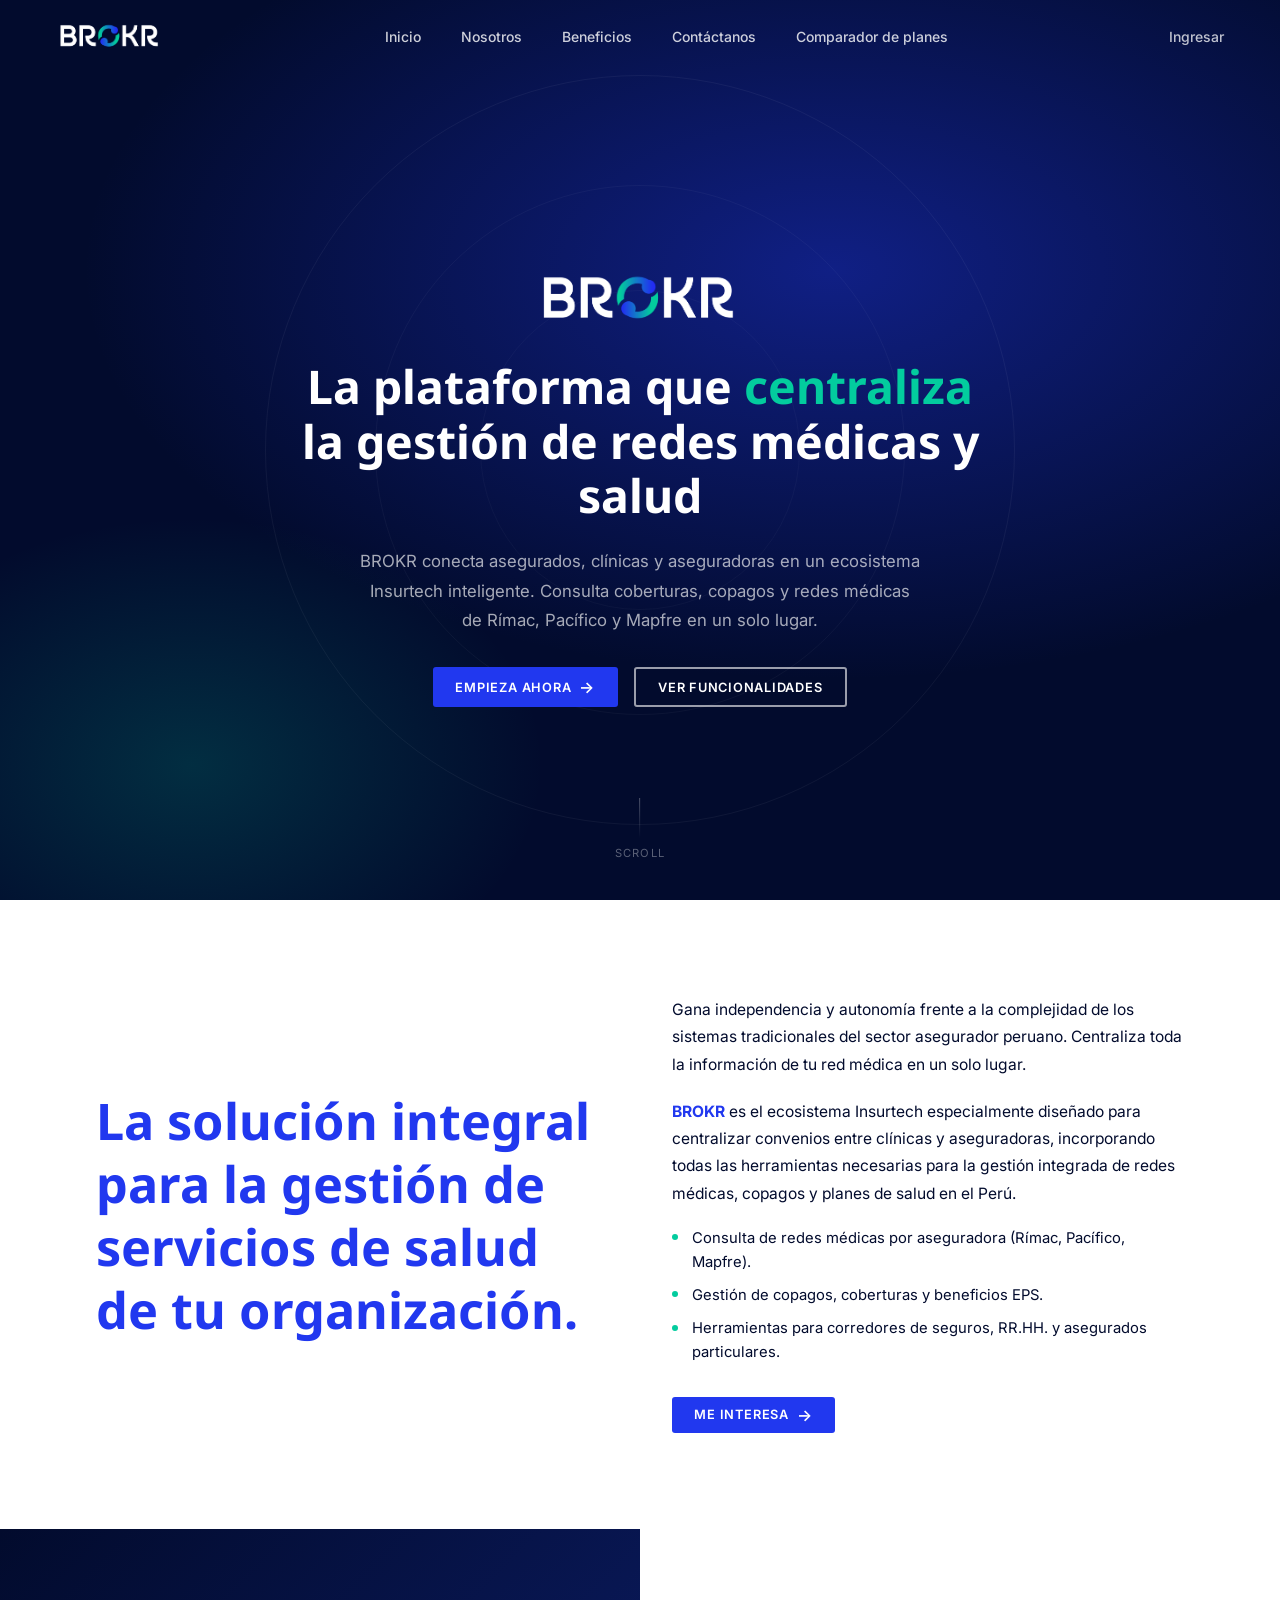
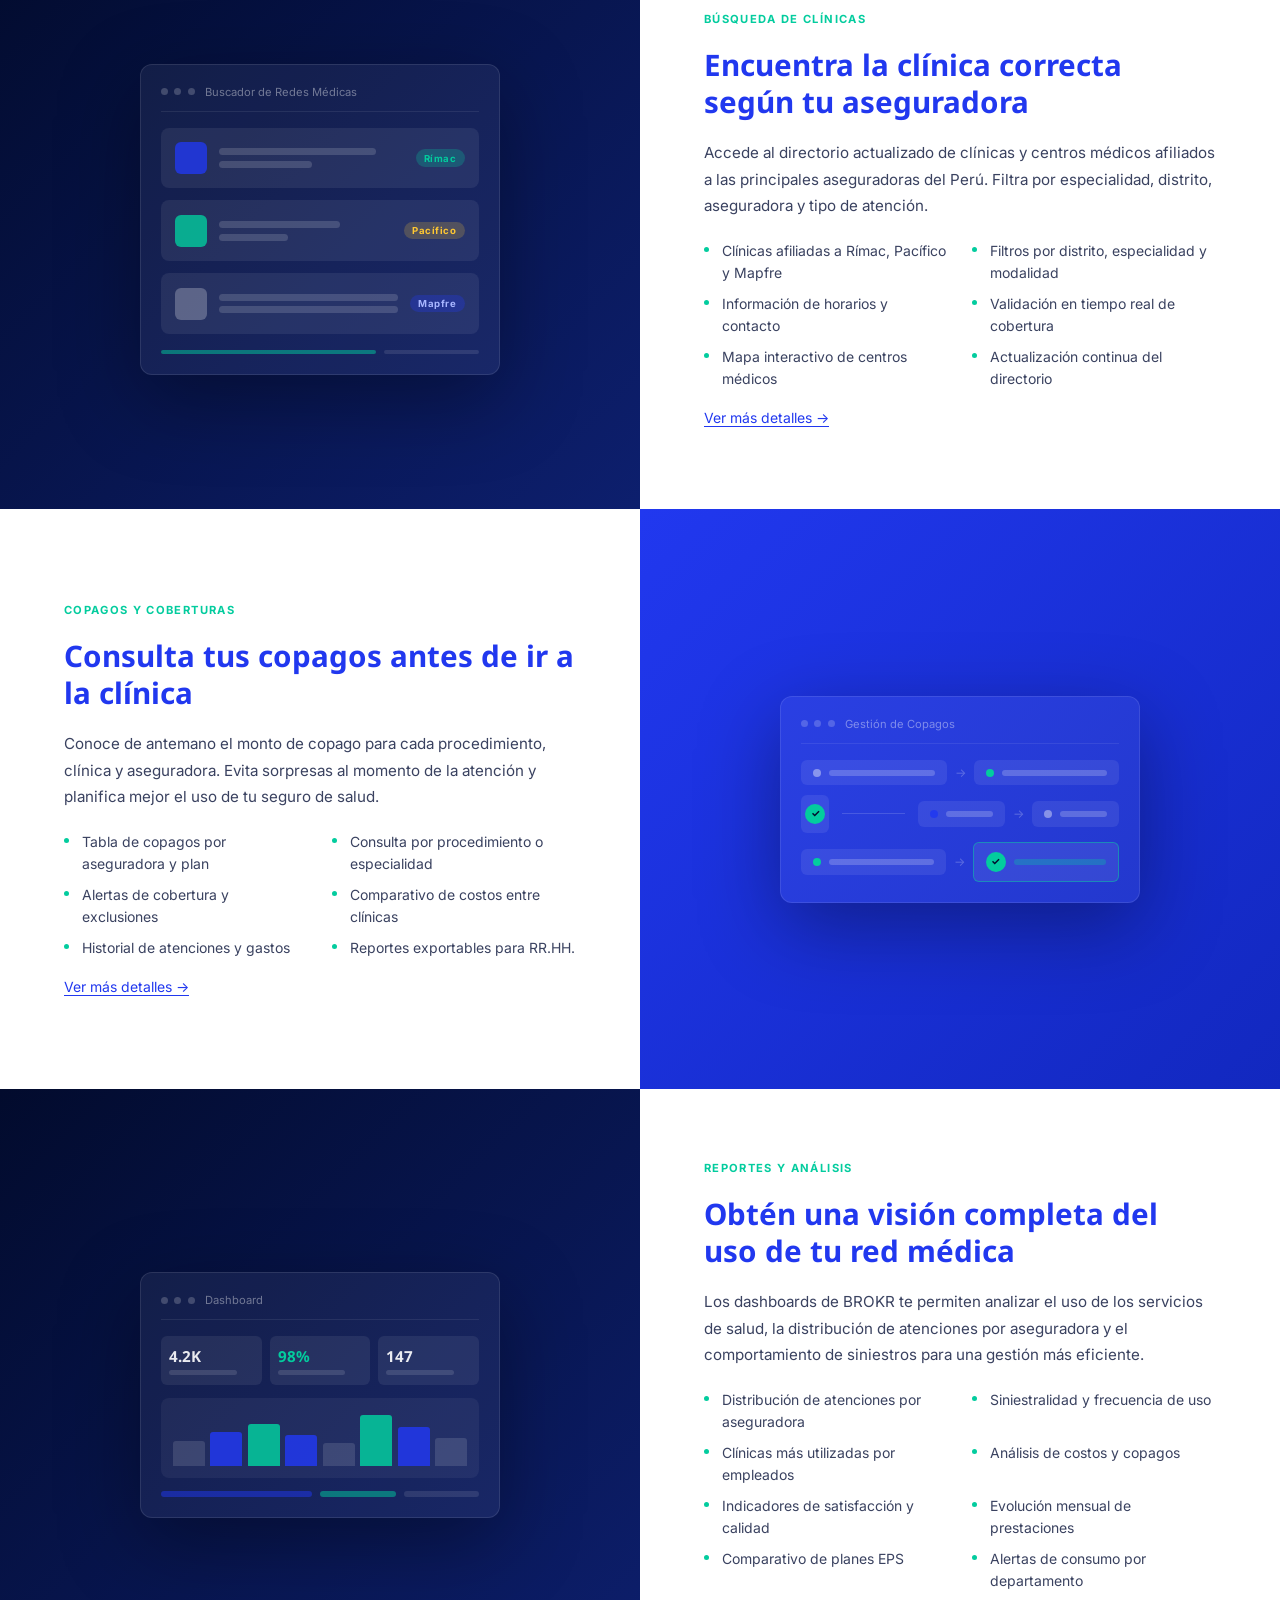
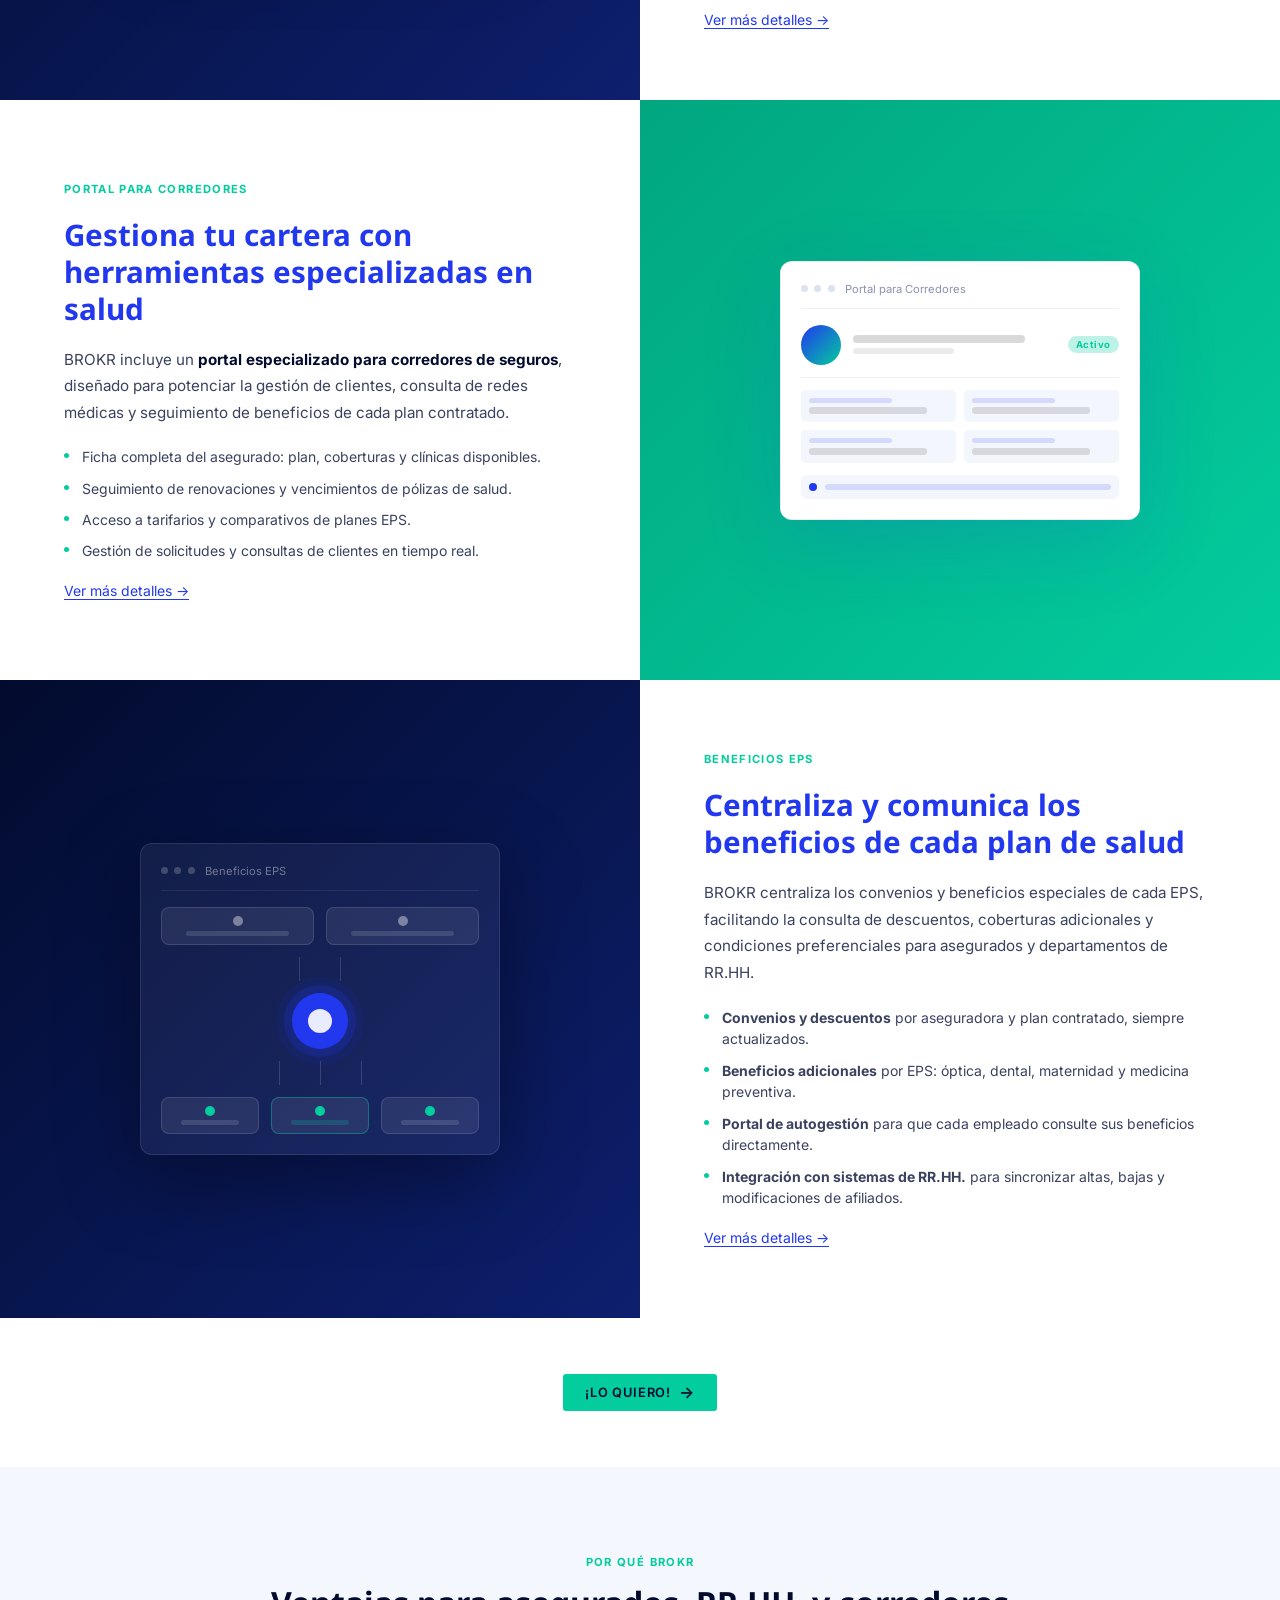
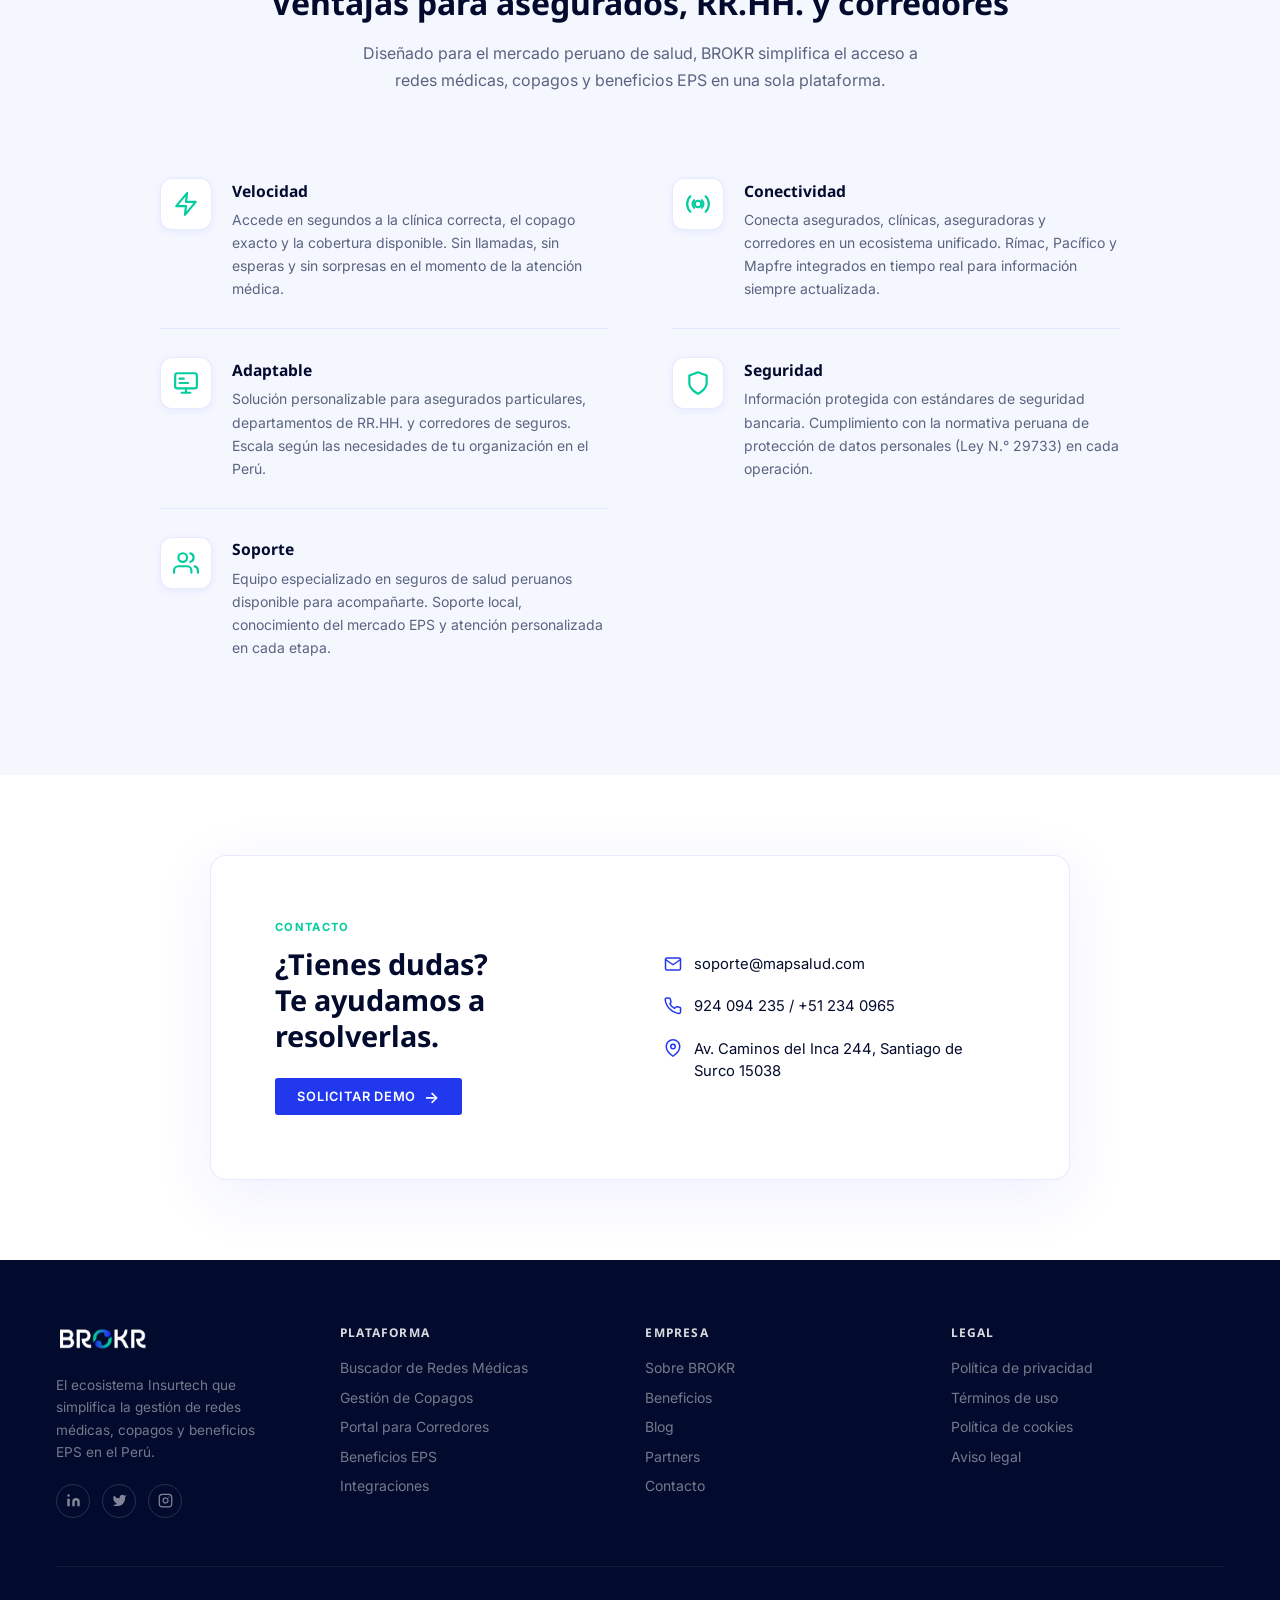
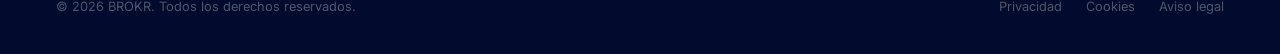
==== commit 7edc7cde: "feat: actualiza info de contacto y rediseña sección beneficios - Reemplaza email hola@brokr.app por " ====
--- a/index.html
+++ b/index.html
@@ -517,7 +517,7 @@
       <div class="contact-cta__left">
         <span class="contact-cta__label">Contacto</span>
         <h2 class="contact-cta__title">¿Tienes dudas?<br/>Te ayudamos a resolverlas.</h2>
-        <a href="mailto:hola@brokr.app" class="btn btn--primary" style="margin-top:0.5rem">
+        <a href="mailto:soporte@mapsalud.com" class="btn btn--primary" style="margin-top:0.5rem">
           Solicitar demo <span class="btn-arrow">→</span>
         </a>
       </div>
@@ -528,20 +528,20 @@
             <path d="M4 4h16c1.1 0 2 .9 2 2v12c0 1.1-.9 2-2 2H4c-1.1 0-2-.9-2-2V6c0-1.1.9-2 2-2z"/>
             <polyline points="22,6 12,13 2,6"/>
           </svg>
-          <a href="mailto:hola@brokr.app">hola@brokr.app</a>
+          <a href="mailto:soporte@mapsalud.com">soporte@mapsalud.com</a>
         </div>
         <div class="contact-info-item">
           <svg viewBox="0 0 24 24" fill="none" stroke="currentColor" stroke-width="2" stroke-linecap="round" stroke-linejoin="round">
             <path d="M22 16.92v3a2 2 0 0 1-2.18 2 19.79 19.79 0 0 1-8.63-3.07A19.5 19.5 0 0 1 4.6 12.19 19.79 19.79 0 0 1 1.56 3.63 2 2 0 0 1 3.53 1.45h3a2 2 0 0 1 2 1.72c.127.96.361 1.903.7 2.81a2 2 0 0 1-.45 2.11L7.91 9.06a16 16 0 0 0 6.07 6.07l1.58-1.58a2 2 0 0 1 2.11-.45c.907.339 1.85.573 2.81.7A2 2 0 0 1 22 16.92z"/>
           </svg>
-          <span>+51 1 000 0000</span>
+          <span>924 094 235 / +51 234 0965</span>
         </div>
         <div class="contact-info-item">
           <svg viewBox="0 0 24 24" fill="none" stroke="currentColor" stroke-width="2" stroke-linecap="round" stroke-linejoin="round">
-            <circle cx="12" cy="12" r="10"/>
-            <polyline points="12 6 12 12 16 14"/>
-          </svg>
-          <span>Disponible de lunes a viernes, 9:00 – 18:00 h</span>
+            <path d="M21 10c0 7-9 13-9 13s-9-6-9-13a9 9 0 0 1 18 0z"/>
+            <circle cx="12" cy="10" r="3"/>
+          </svg>
+          <span>Av. Caminos del Inca 244, Santiago de Surco 15038</span>
         </div>
       </div>
     </div>
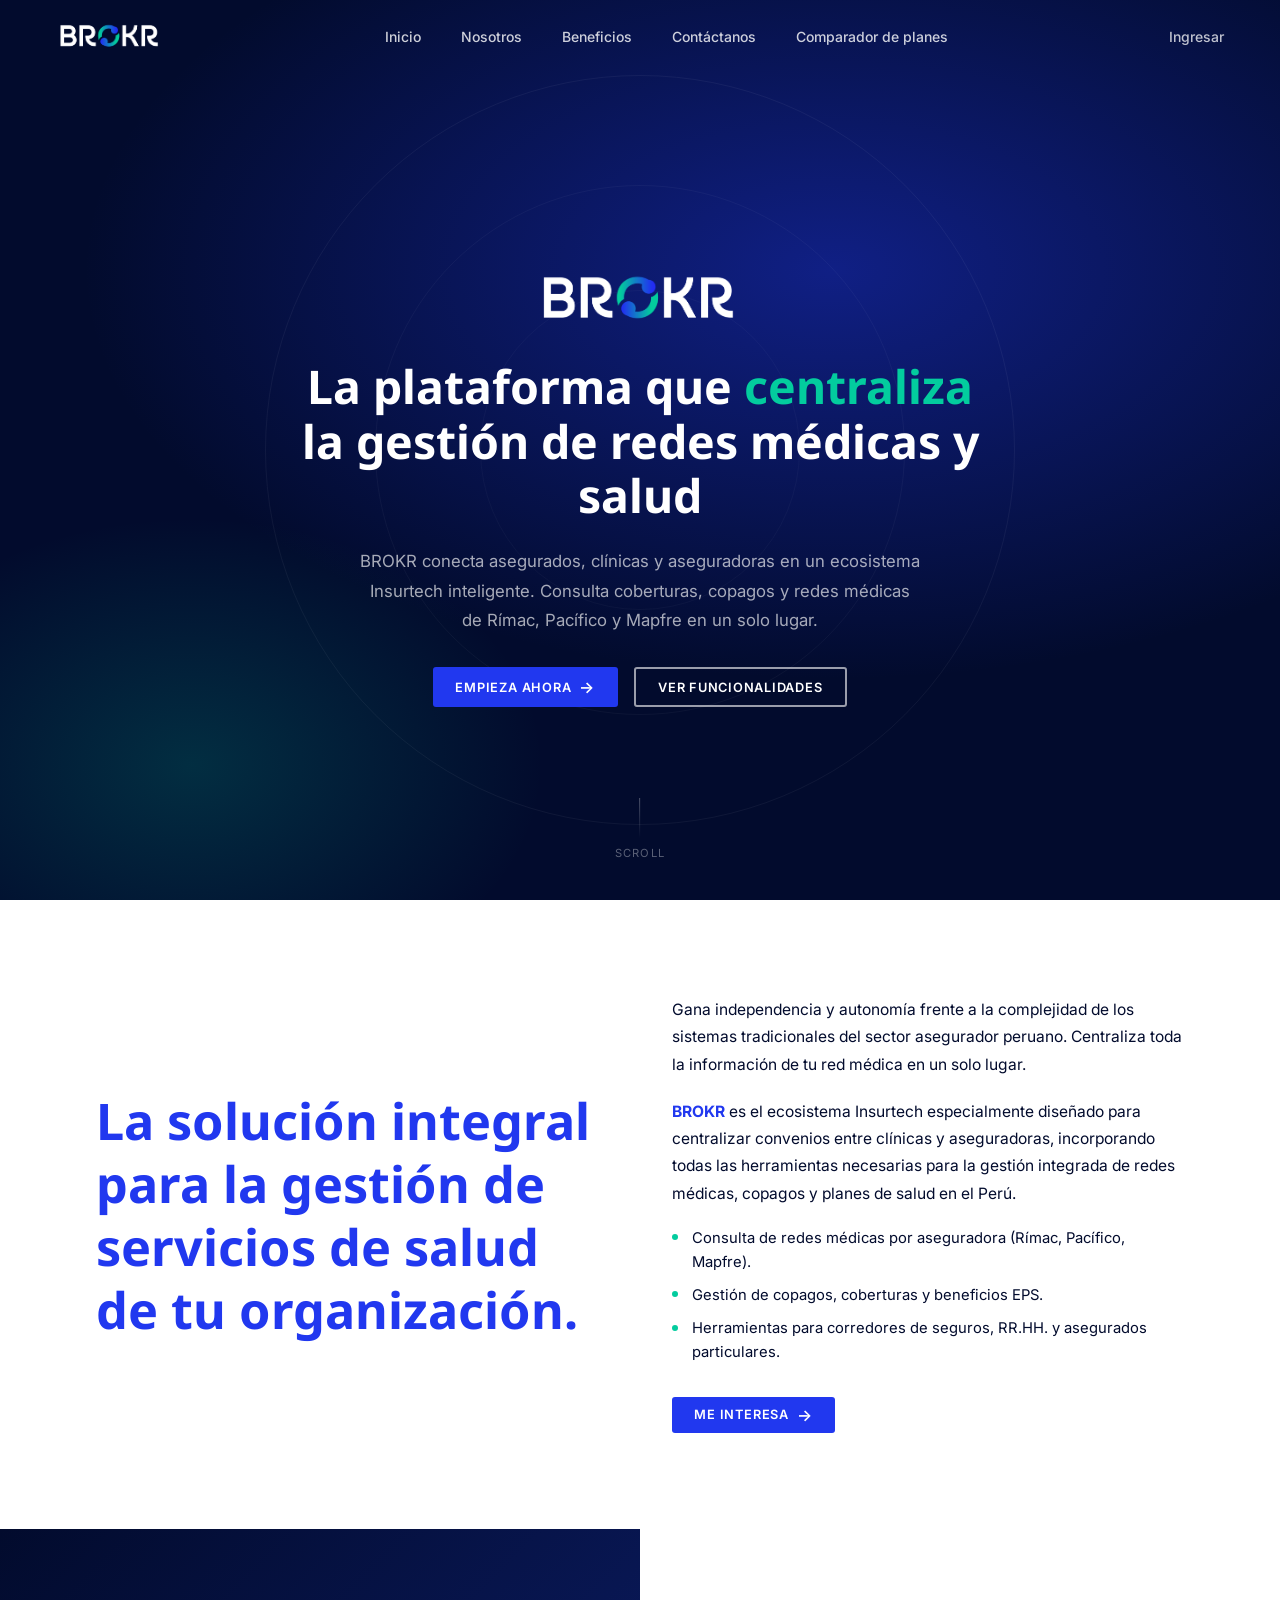
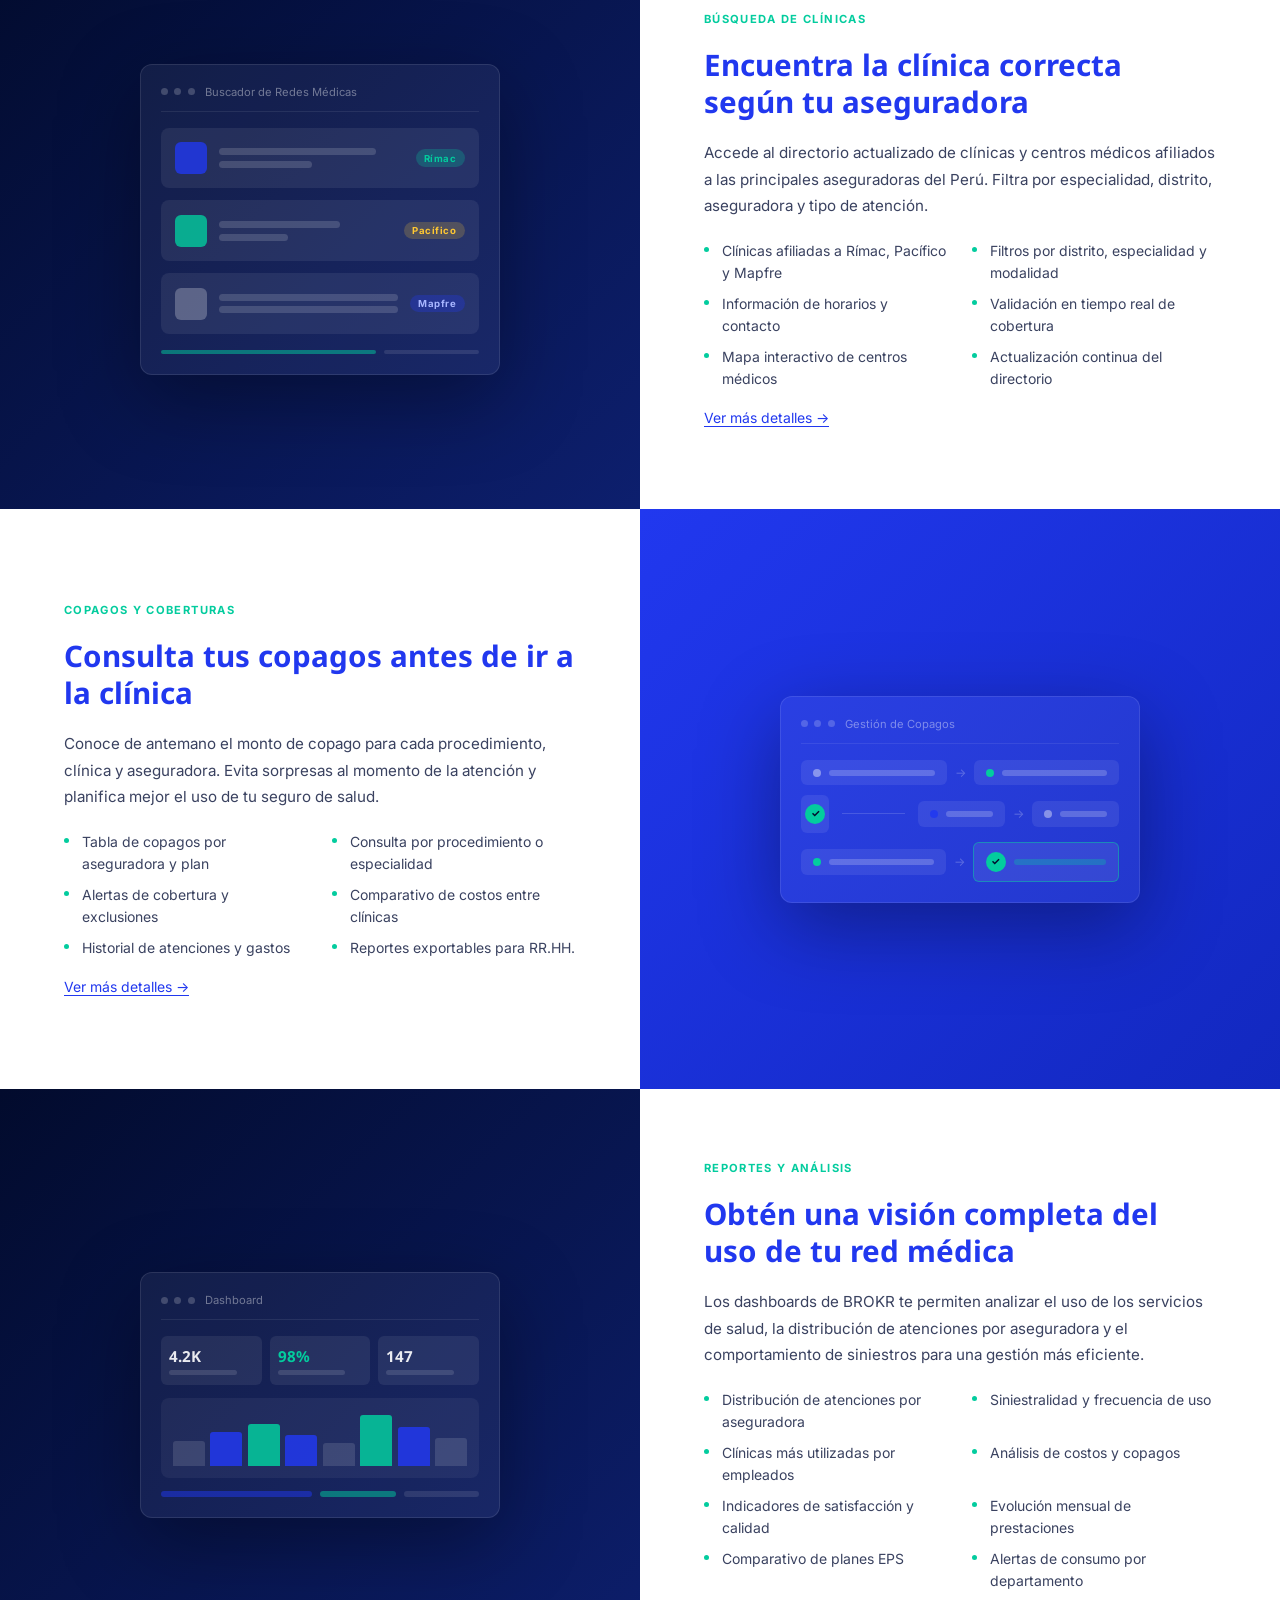
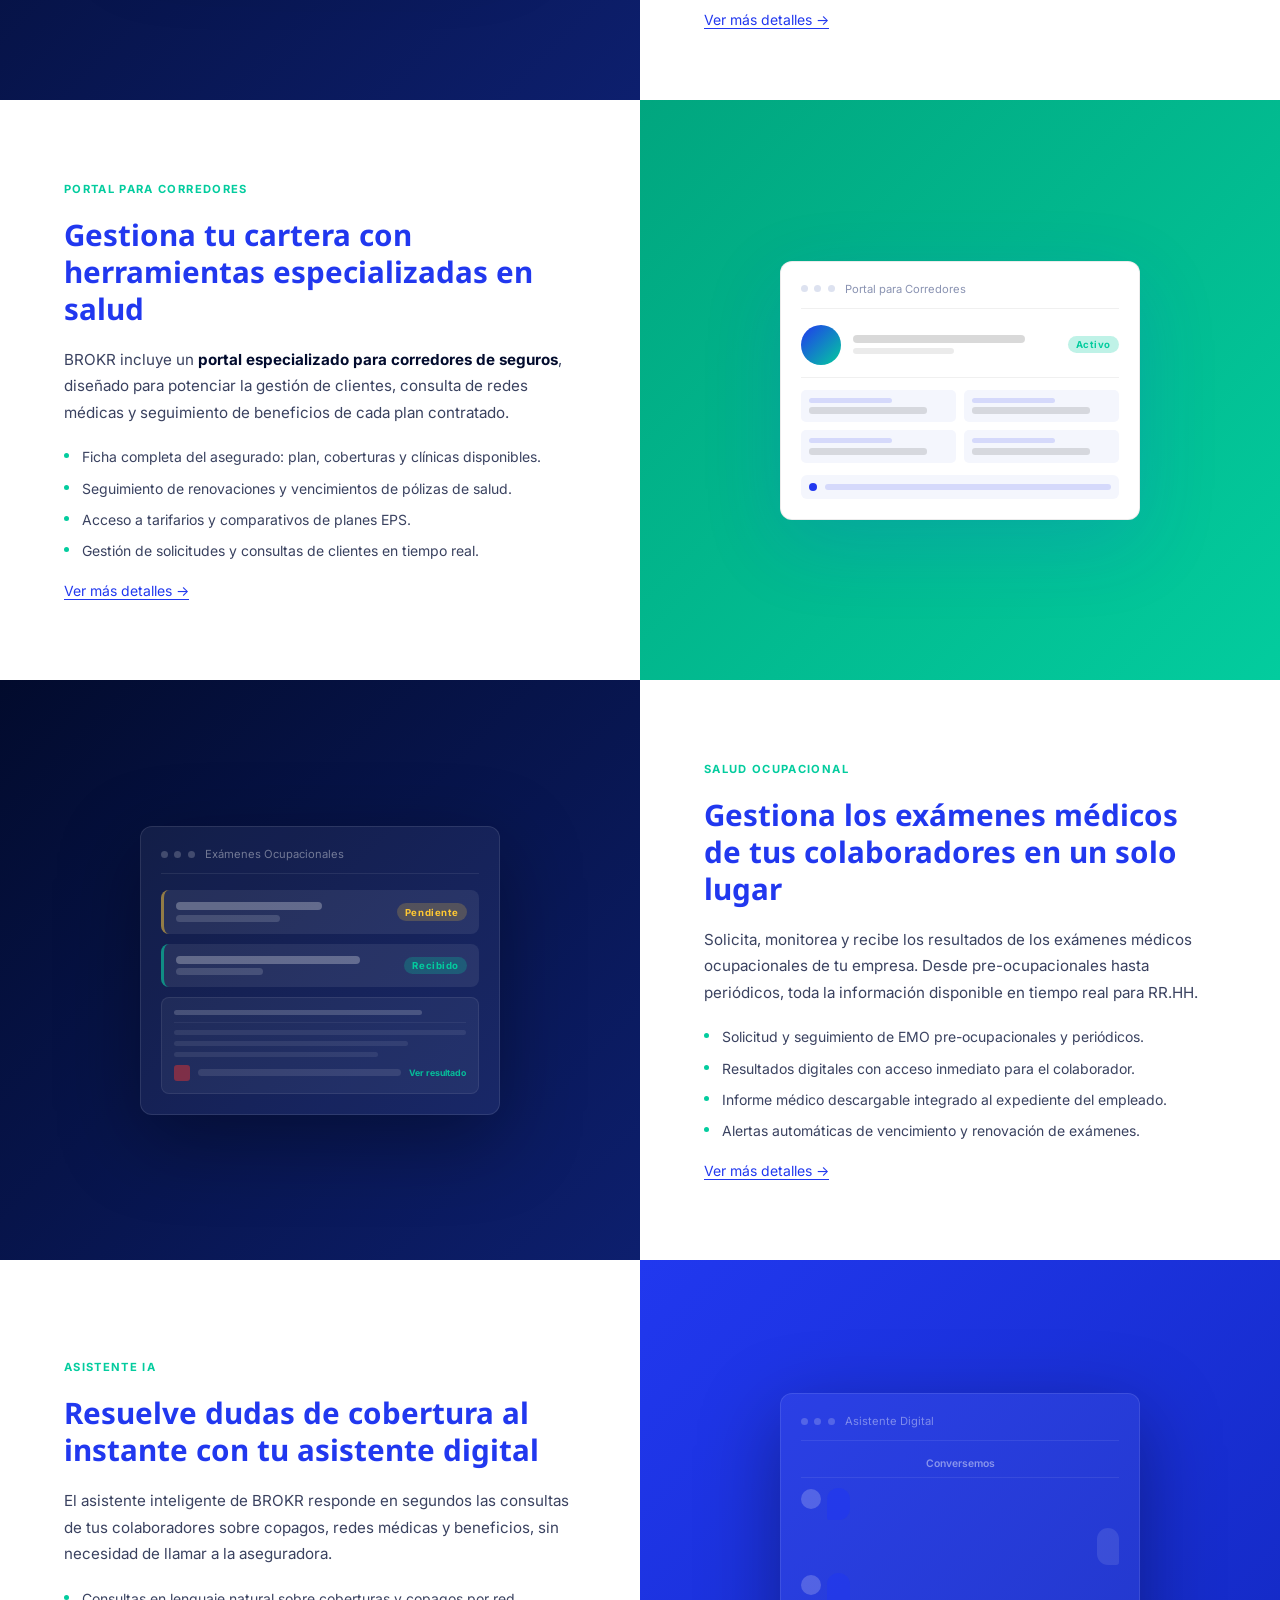
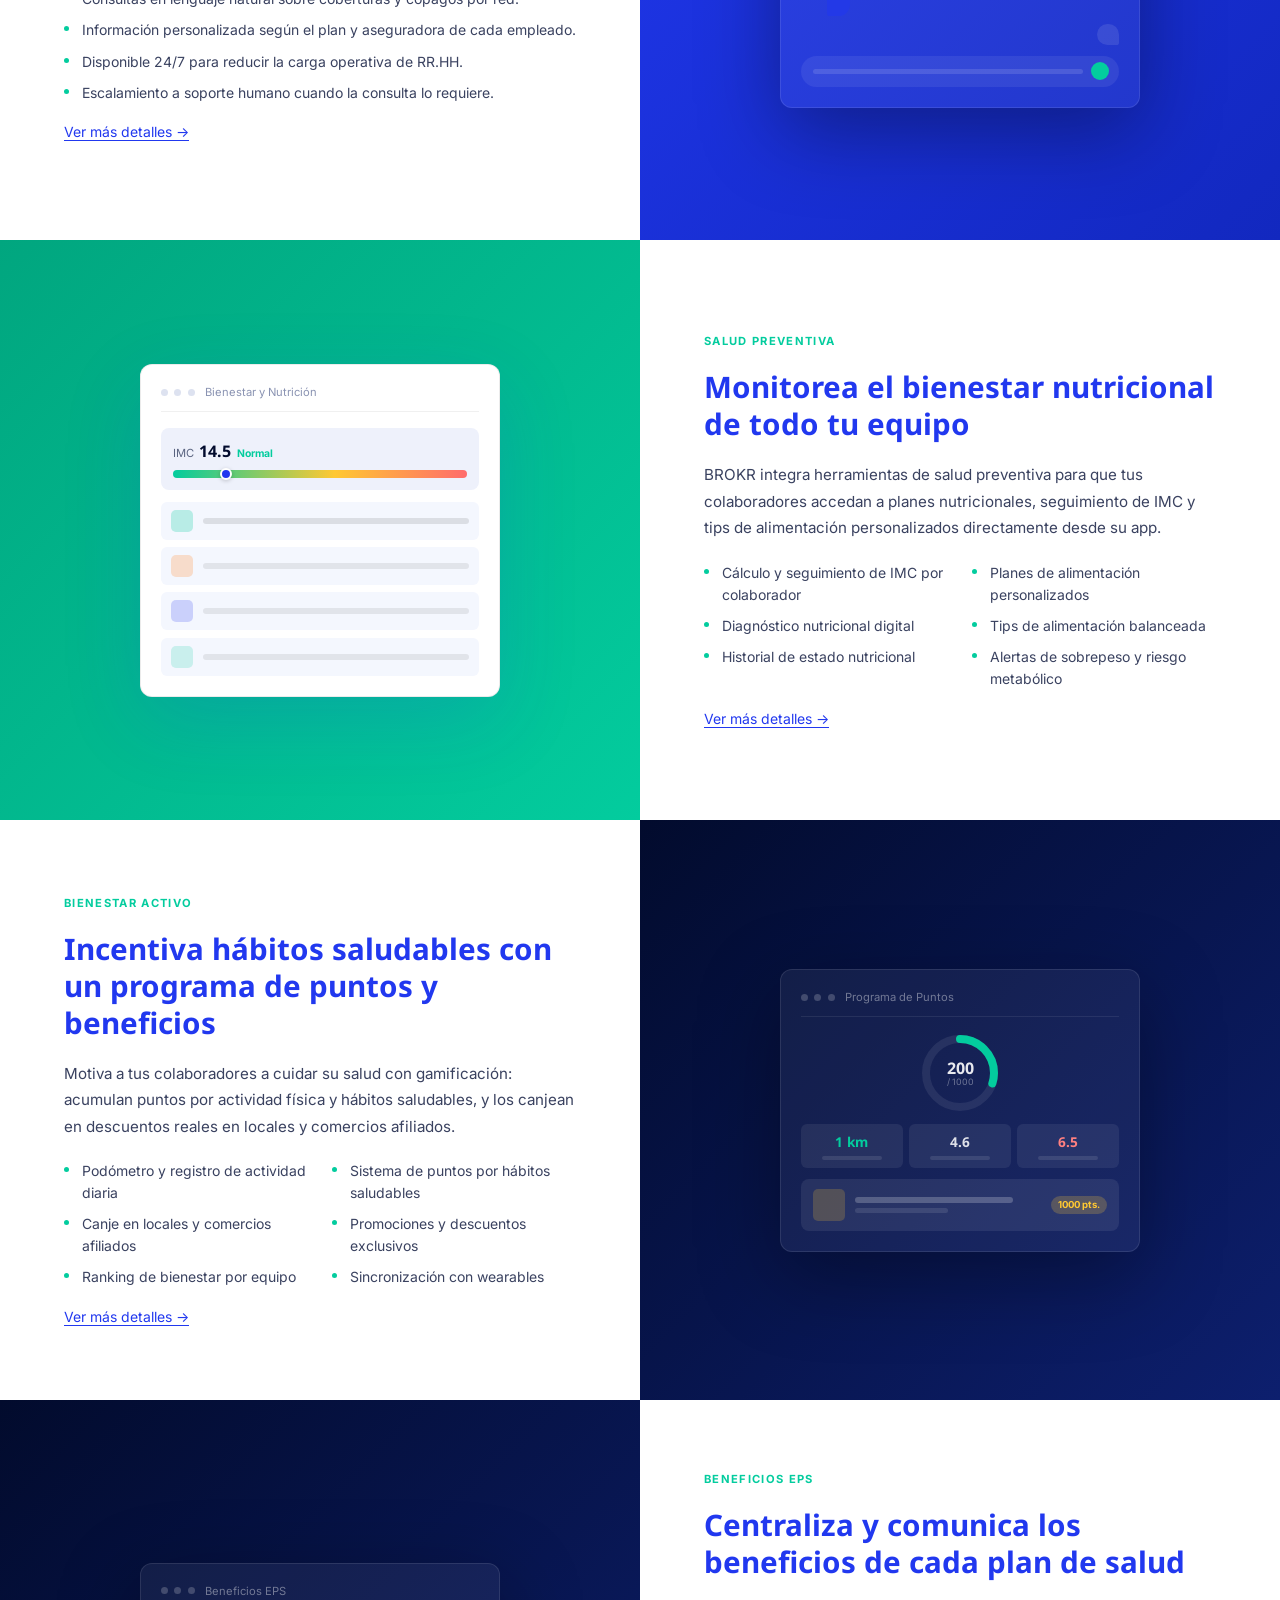
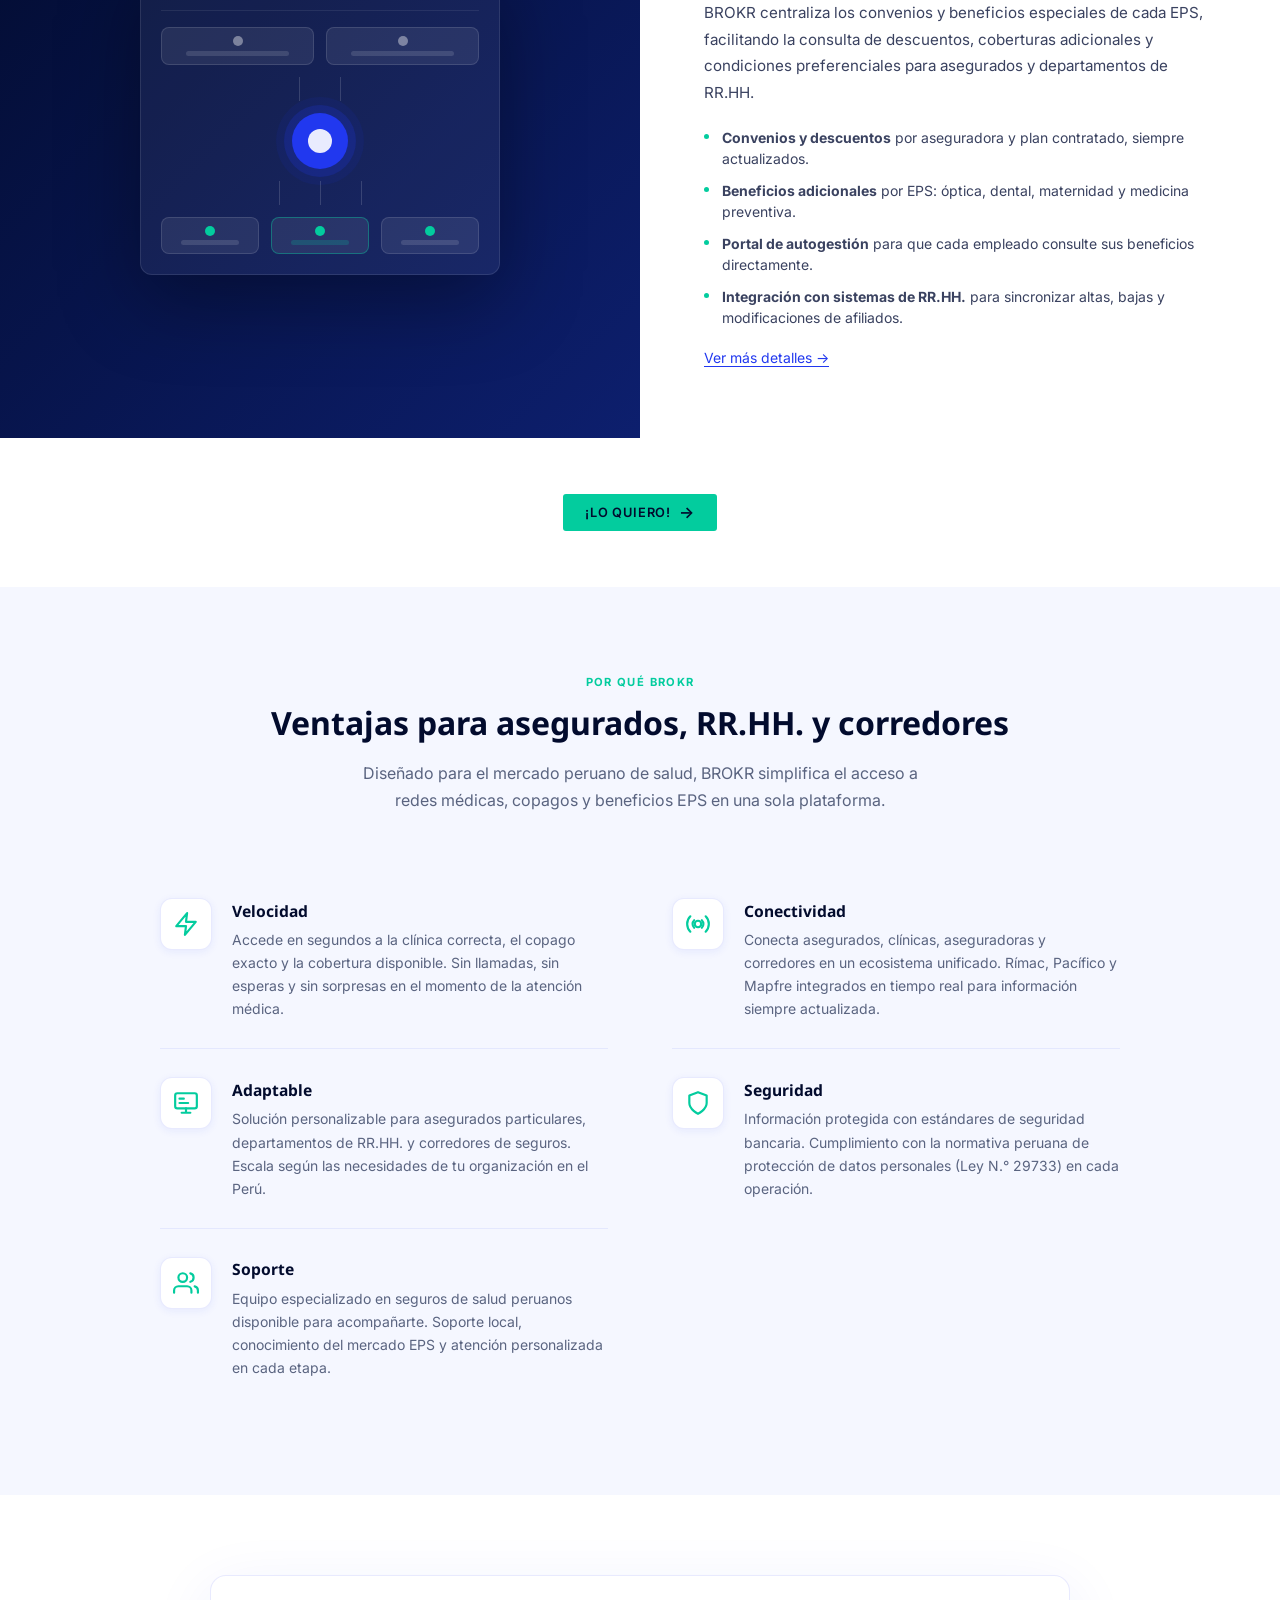
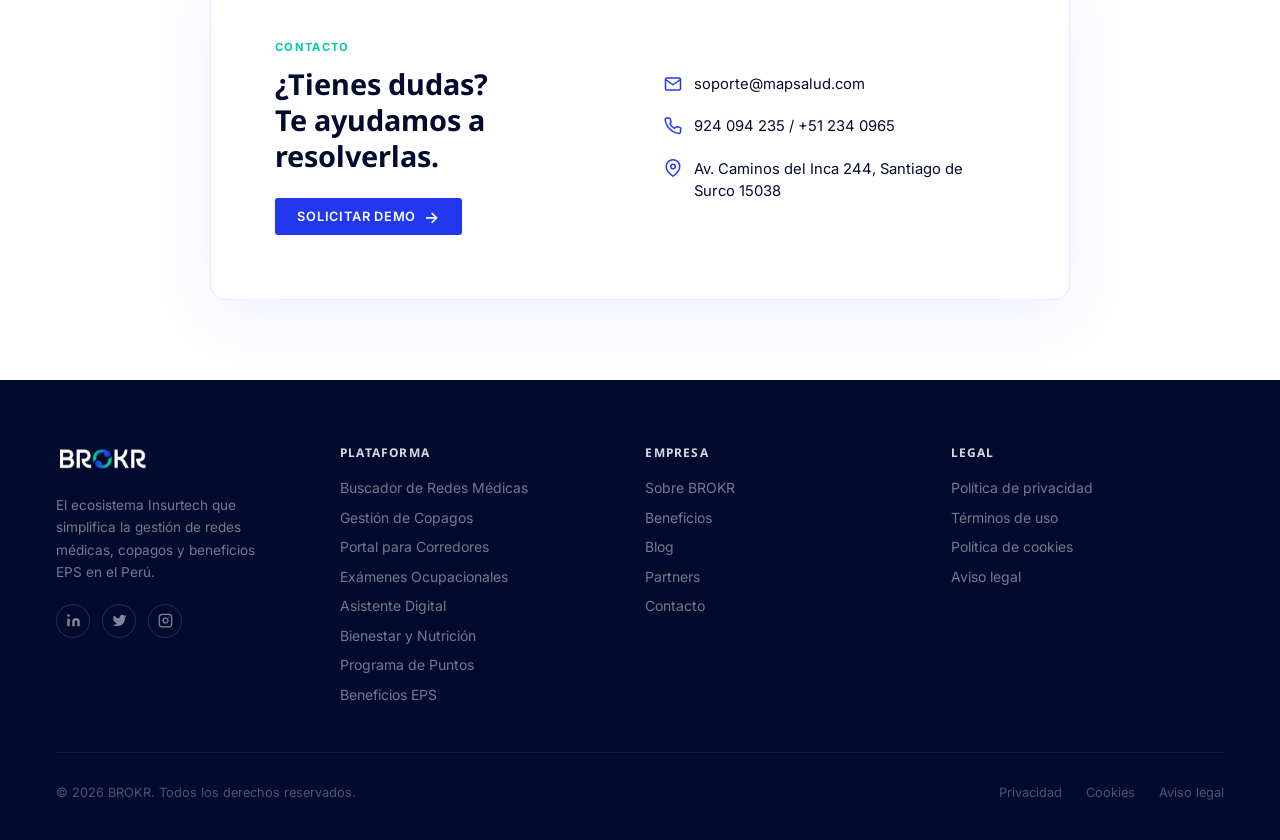
==== commit f7327aaf: "feat: agrega secciones EMO, Asistente Digital, Bienestar y Programa de Puntos Añade 4 nuevas seccion" ====
--- a/index.html
+++ b/index.html
@@ -351,7 +351,255 @@
       </div>
     </section>
 
-    <!-- Feature 5: Beneficios EPS -->
+    <!-- Feature 5: Exámenes Médicos Ocupacionales -->
+    <section class="feature-split">
+      <div class="feature-split__visual feature-split__visual--dark">
+        <div class="mockup">
+          <div class="mockup-titlebar">
+            <div class="mockup-dot"></div>
+            <div class="mockup-dot"></div>
+            <div class="mockup-dot"></div>
+            <span class="mockup-title">Exámenes Ocupacionales</span>
+          </div>
+          <div class="mock-emo">
+            <div class="mock-emo-card">
+              <div class="mock-emo-info">
+                <div class="mock-line mock-line--w70" style="background:rgba(255,255,255,0.28);height:8px;border-radius:4px"></div>
+                <div class="mock-line mock-line--w50" style="margin-top:0.3rem"></div>
+              </div>
+              <span class="mock-badge mock-badge--pending">Pendiente</span>
+            </div>
+            <div class="mock-emo-card mock-emo-card--received">
+              <div class="mock-emo-info">
+                <div class="mock-line mock-line--w85" style="background:rgba(255,255,255,0.28);height:8px;border-radius:4px"></div>
+                <div class="mock-line mock-line--w40" style="margin-top:0.3rem"></div>
+              </div>
+              <span class="mock-badge mock-badge--green">Recibido</span>
+            </div>
+            <div class="mock-emo-report">
+              <div class="mock-emo-report-header">
+                <div class="mock-line mock-line--w85" style="background:rgba(255,255,255,0.18);height:5px;border-radius:3px"></div>
+              </div>
+              <div class="mock-emo-rows">
+                <div class="mock-emo-row"></div>
+                <div class="mock-emo-row" style="width:80%"></div>
+                <div class="mock-emo-row" style="width:70%"></div>
+              </div>
+              <div style="margin-top:0.5rem;display:flex;align-items:center;gap:0.5rem;">
+                <div style="width:16px;height:16px;border-radius:3px;background:rgba(220,50,50,0.5);flex-shrink:0"></div>
+                <div class="mock-line mock-line--w70" style="background:rgba(255,255,255,0.1)"></div>
+                <span style="font-size:0.55rem;color:rgba(3,204,158,0.9);font-family:var(--font-body);white-space:nowrap;font-weight:700">Ver resultado</span>
+              </div>
+            </div>
+          </div>
+        </div>
+      </div>
+
+      <div class="feature-split__content">
+        <span class="feature-label">Salud ocupacional</span>
+        <h3 class="feature-title">Gestiona los exámenes médicos de tus colaboradores en un solo lugar</h3>
+        <p class="feature-body">
+          Solicita, monitorea y recibe los resultados de los exámenes médicos
+          ocupacionales de tu empresa. Desde pre-ocupacionales hasta periódicos,
+          toda la información disponible en tiempo real para RR.HH.
+        </p>
+        <ul class="feature-list feature-list--single">
+          <li>Solicitud y seguimiento de EMO pre-ocupacionales y periódicos.</li>
+          <li>Resultados digitales con acceso inmediato para el colaborador.</li>
+          <li>Informe médico descargable integrado al expediente del empleado.</li>
+          <li>Alertas automáticas de vencimiento y renovación de exámenes.</li>
+        </ul>
+        <a href="#contacto" class="feature-link">Ver más detalles →</a>
+      </div>
+    </section>
+
+    <!-- Feature 6: Asistente Digital -->
+    <section class="feature-split feature-split--reverse">
+      <div class="feature-split__visual feature-split__visual--blue">
+        <div class="mockup">
+          <div class="mockup-titlebar">
+            <div class="mockup-dot"></div>
+            <div class="mockup-dot"></div>
+            <div class="mockup-dot"></div>
+            <span class="mockup-title">Asistente Digital</span>
+          </div>
+          <div class="mock-chat">
+            <div class="mock-chat-name">Conversemos</div>
+            <div class="mock-bubble mock-bubble--bot">
+              <div class="mock-bubble-avatar"></div>
+              <div class="mock-bubble-text">
+                <div class="mock-line" style="background:rgba(255,255,255,0.4);height:5px;width:90%;border-radius:3px"></div>
+                <div class="mock-line" style="background:rgba(255,255,255,0.25);height:5px;width:70%;border-radius:3px;margin-top:0.3rem"></div>
+              </div>
+            </div>
+            <div class="mock-bubble mock-bubble--user">
+              <div class="mock-line" style="background:rgba(255,255,255,0.3);height:5px;width:85%;border-radius:3px"></div>
+              <div class="mock-line" style="background:rgba(255,255,255,0.18);height:5px;width:55%;border-radius:3px;margin-top:0.3rem"></div>
+            </div>
+            <div class="mock-bubble mock-bubble--bot">
+              <div class="mock-bubble-avatar"></div>
+              <div class="mock-bubble-text">
+                <div class="mock-line" style="background:rgba(255,255,255,0.4);height:5px;width:95%;border-radius:3px"></div>
+                <div class="mock-line" style="background:rgba(255,255,255,0.25);height:5px;width:80%;border-radius:3px;margin-top:0.3rem"></div>
+                <div class="mock-line" style="background:rgba(255,255,255,0.2);height:5px;width:65%;border-radius:3px;margin-top:0.3rem"></div>
+              </div>
+            </div>
+            <div class="mock-bubble mock-bubble--user">
+              <div class="mock-line" style="background:rgba(255,255,255,0.28);height:5px;width:72%;border-radius:3px"></div>
+            </div>
+            <div class="mock-chat-input">
+              <div class="mock-line" style="background:rgba(255,255,255,0.12);height:5px;width:60%;border-radius:3px;flex:1"></div>
+              <div class="mock-chat-send"></div>
+            </div>
+          </div>
+        </div>
+      </div>
+
+      <div class="feature-split__content">
+        <span class="feature-label">Asistente IA</span>
+        <h3 class="feature-title">Resuelve dudas de cobertura al instante con tu asistente digital</h3>
+        <p class="feature-body">
+          El asistente inteligente de BROKR responde en segundos las consultas
+          de tus colaboradores sobre copagos, redes médicas y beneficios,
+          sin necesidad de llamar a la aseguradora.
+        </p>
+        <ul class="feature-list feature-list--single">
+          <li>Consultas en lenguaje natural sobre coberturas y copagos por red.</li>
+          <li>Información personalizada según el plan y aseguradora de cada empleado.</li>
+          <li>Disponible 24/7 para reducir la carga operativa de RR.HH.</li>
+          <li>Escalamiento a soporte humano cuando la consulta lo requiere.</li>
+        </ul>
+        <a href="#contacto" class="feature-link">Ver más detalles →</a>
+      </div>
+    </section>
+
+    <!-- Feature 7: Bienestar y Nutrición -->
+    <section class="feature-split">
+      <div class="feature-split__visual feature-split__visual--teal">
+        <div class="mockup mockup--light">
+          <div class="mockup-titlebar">
+            <div class="mockup-dot"></div>
+            <div class="mockup-dot"></div>
+            <div class="mockup-dot"></div>
+            <span class="mockup-title" style="color:#8a93b2">Bienestar y Nutrición</span>
+          </div>
+          <div class="mock-wellness">
+            <div class="mock-imc">
+              <div class="mock-imc-label">IMC <strong>14.5</strong> <span class="mock-imc-status">Normal</span></div>
+              <div class="mock-imc-bar">
+                <div class="mock-imc-dot"></div>
+              </div>
+            </div>
+            <div class="mock-wellness-menu">
+              <div class="mock-wellness-item">
+                <div class="mock-wellness-icon mock-wellness-icon--green"></div>
+                <div class="mock-line mock-line--w85" style="background:rgba(0,0,0,0.1);height:6px;border-radius:3px;flex:1"></div>
+              </div>
+              <div class="mock-wellness-item">
+                <div class="mock-wellness-icon mock-wellness-icon--orange"></div>
+                <div class="mock-line mock-line--w70" style="background:rgba(0,0,0,0.08);height:6px;border-radius:3px;flex:1"></div>
+              </div>
+              <div class="mock-wellness-item">
+                <div class="mock-wellness-icon mock-wellness-icon--blue"></div>
+                <div class="mock-line mock-line--w100" style="background:rgba(0,0,0,0.08);height:6px;border-radius:3px;flex:1"></div>
+              </div>
+              <div class="mock-wellness-item">
+                <div class="mock-wellness-icon mock-wellness-icon--teal"></div>
+                <div class="mock-line mock-line--w60" style="background:rgba(0,0,0,0.08);height:6px;border-radius:3px;flex:1"></div>
+              </div>
+            </div>
+          </div>
+        </div>
+      </div>
+
+      <div class="feature-split__content">
+        <span class="feature-label">Salud preventiva</span>
+        <h3 class="feature-title">Monitorea el bienestar nutricional de todo tu equipo</h3>
+        <p class="feature-body">
+          BROKR integra herramientas de salud preventiva para que tus colaboradores
+          accedan a planes nutricionales, seguimiento de IMC y tips de alimentación
+          personalizados directamente desde su app.
+        </p>
+        <ul class="feature-list">
+          <li>Cálculo y seguimiento de IMC por colaborador</li>
+          <li>Planes de alimentación personalizados</li>
+          <li>Diagnóstico nutricional digital</li>
+          <li>Tips de alimentación balanceada</li>
+          <li>Historial de estado nutricional</li>
+          <li>Alertas de sobrepeso y riesgo metabólico</li>
+        </ul>
+        <a href="#contacto" class="feature-link">Ver más detalles →</a>
+      </div>
+    </section>
+
+    <!-- Feature 8: Programa de Puntos y Bienestar Activo -->
+    <section class="feature-split feature-split--reverse">
+      <div class="feature-split__visual feature-split__visual--dark">
+        <div class="mockup">
+          <div class="mockup-titlebar">
+            <div class="mockup-dot"></div>
+            <div class="mockup-dot"></div>
+            <div class="mockup-dot"></div>
+            <span class="mockup-title">Programa de Puntos</span>
+          </div>
+          <div class="mock-activity">
+            <div class="mock-activity-ring">
+              <svg viewBox="0 0 80 80" width="80" height="80">
+                <circle cx="40" cy="40" r="34" fill="none" stroke="rgba(255,255,255,0.08)" stroke-width="8"/>
+                <circle cx="40" cy="40" r="34" fill="none" stroke="var(--color-celeste)" stroke-width="8" stroke-dasharray="213" stroke-dashoffset="149" stroke-linecap="round" transform="rotate(-90 40 40)"/>
+              </svg>
+              <div class="mock-activity-steps">
+                <span class="mock-activity-num">200</span>
+                <span class="mock-activity-sub">/ 1000</span>
+              </div>
+            </div>
+            <div class="mock-activity-stats">
+              <div class="mock-activity-stat">
+                <div class="mock-activity-stat-val" style="color:var(--color-celeste)">1 km</div>
+                <div class="mock-activity-stat-lbl"></div>
+              </div>
+              <div class="mock-activity-stat">
+                <div class="mock-activity-stat-val">4.6</div>
+                <div class="mock-activity-stat-lbl"></div>
+              </div>
+              <div class="mock-activity-stat">
+                <div class="mock-activity-stat-val" style="color:#ff8080">6.5</div>
+                <div class="mock-activity-stat-lbl"></div>
+              </div>
+            </div>
+            <div class="mock-promo-card">
+              <div class="mock-promo-img"></div>
+              <div class="mock-promo-info">
+                <div class="mock-line mock-line--w85" style="background:rgba(255,255,255,0.22);height:6px;border-radius:3px"></div>
+                <div class="mock-line mock-line--w50" style="background:rgba(255,255,255,0.1);height:5px;border-radius:3px;margin-top:0.3rem"></div>
+              </div>
+              <span class="mock-pts-badge">1000 pts.</span>
+            </div>
+          </div>
+        </div>
+      </div>
+
+      <div class="feature-split__content">
+        <span class="feature-label">Bienestar activo</span>
+        <h3 class="feature-title">Incentiva hábitos saludables con un programa de puntos y beneficios</h3>
+        <p class="feature-body">
+          Motiva a tus colaboradores a cuidar su salud con gamificación: acumulan
+          puntos por actividad física y hábitos saludables, y los canjean en
+          descuentos reales en locales y comercios afiliados.
+        </p>
+        <ul class="feature-list">
+          <li>Podómetro y registro de actividad diaria</li>
+          <li>Sistema de puntos por hábitos saludables</li>
+          <li>Canje en locales y comercios afiliados</li>
+          <li>Promociones y descuentos exclusivos</li>
+          <li>Ranking de bienestar por equipo</li>
+          <li>Sincronización con wearables</li>
+        </ul>
+        <a href="#contacto" class="feature-link">Ver más detalles →</a>
+      </div>
+    </section>
+
+    <!-- Feature 9: Beneficios EPS -->
     <section class="feature-split" id="integraciones">
       <div class="feature-split__visual feature-split__visual--dark">
         <div class="mockup">
@@ -587,8 +835,11 @@
             <li><a href="#funcionalidades">Buscador de Redes Médicas</a></li>
             <li><a href="#funcionalidades">Gestión de Copagos</a></li>
             <li><a href="#funcionalidades">Portal para Corredores</a></li>
-            <li><a href="#funcionalidades">Beneficios EPS</a></li>
-            <li><a href="#integraciones">Integraciones</a></li>
+            <li><a href="#funcionalidades">Exámenes Ocupacionales</a></li>
+            <li><a href="#funcionalidades">Asistente Digital</a></li>
+            <li><a href="#funcionalidades">Bienestar y Nutrición</a></li>
+            <li><a href="#funcionalidades">Programa de Puntos</a></li>
+            <li><a href="#integraciones">Beneficios EPS</a></li>
           </ul>
         </div>
         <div class="footer-nav-col">
--- a/assets/css/home.css
+++ b/assets/css/home.css
@@ -811,6 +811,317 @@
   background: rgba(255,255,255,0.15);
 }
 
+/* EMO mockup */
+.mock-emo {
+  display: flex;
+  flex-direction: column;
+  gap: 0.6rem;
+}
+
+.mock-emo-card {
+  background: rgba(255,255,255,0.08);
+  border-radius: 8px;
+  padding: 0.75rem;
+  display: flex;
+  align-items: center;
+  gap: 0.75rem;
+  border-left: 3px solid rgba(255,200,50,0.5);
+}
+
+.mock-emo-card--received {
+  border-left-color: rgba(3,204,158,0.6);
+}
+
+.mock-emo-info { flex: 1; }
+
+.mock-badge--pending {
+  background: rgba(255,200,50,0.2);
+  color: #ffc832;
+}
+
+.mock-emo-report {
+  background: rgba(255,255,255,0.05);
+  border-radius: 8px;
+  padding: 0.75rem;
+  border: 1px solid rgba(255,255,255,0.08);
+}
+
+.mock-emo-report-header {
+  padding-bottom: 0.45rem;
+  border-bottom: 1px solid rgba(255,255,255,0.06);
+  margin-bottom: 0.45rem;
+}
+
+.mock-emo-rows {
+  display: flex;
+  flex-direction: column;
+  gap: 0.35rem;
+}
+
+.mock-emo-row {
+  height: 5px;
+  width: 100%;
+  border-radius: 3px;
+  background: rgba(255,255,255,0.08);
+}
+
+/* Chat mockup */
+.mock-chat {
+  display: flex;
+  flex-direction: column;
+  gap: 0.5rem;
+}
+
+.mock-chat-name {
+  text-align: center;
+  font-size: 0.65rem;
+  font-family: var(--font-body);
+  font-weight: 600;
+  color: rgba(255,255,255,0.45);
+  padding-bottom: 0.45rem;
+  border-bottom: 1px solid rgba(255,255,255,0.08);
+  margin-bottom: 0.1rem;
+}
+
+.mock-bubble {
+  display: flex;
+  gap: 0.4rem;
+  align-items: flex-start;
+  max-width: 84%;
+}
+
+.mock-bubble--bot {
+  align-self: flex-start;
+}
+
+.mock-bubble--user {
+  align-self: flex-end;
+  flex-direction: column;
+  background: rgba(255,255,255,0.1);
+  border-radius: 12px 12px 3px 12px;
+  padding: 0.5rem 0.7rem;
+  max-width: 78%;
+}
+
+.mock-bubble-avatar {
+  width: 20px;
+  height: 20px;
+  border-radius: 50%;
+  background: rgba(255,255,255,0.2);
+  flex-shrink: 0;
+  margin-top: 0.1rem;
+}
+
+.mock-bubble-text {
+  background: rgba(33,56,239,0.65);
+  border-radius: 12px 12px 12px 3px;
+  padding: 0.55rem 0.7rem;
+  flex: 1;
+}
+
+.mock-chat-input {
+  display: flex;
+  align-items: center;
+  gap: 0.5rem;
+  background: rgba(255,255,255,0.07);
+  border-radius: 20px;
+  padding: 0.4rem 0.6rem 0.4rem 0.75rem;
+  margin-top: 0.2rem;
+}
+
+.mock-chat-send {
+  width: 18px;
+  height: 18px;
+  border-radius: 50%;
+  background: var(--color-celeste);
+  flex-shrink: 0;
+}
+
+/* Wellness/Nutrition mockup */
+.mock-wellness {
+  display: flex;
+  flex-direction: column;
+  gap: 0.75rem;
+}
+
+.mock-imc {
+  background: #eef1fb;
+  border-radius: 8px;
+  padding: 0.75rem;
+  display: flex;
+  flex-direction: column;
+  gap: 0.5rem;
+}
+
+.mock-imc-label {
+  font-family: var(--font-body);
+  font-size: 0.7rem;
+  color: #5a6480;
+}
+
+.mock-imc-label strong {
+  font-family: var(--font-heading);
+  font-size: 1rem;
+  font-weight: 700;
+  color: var(--color-azul-oscuro);
+  margin: 0 0.15rem;
+}
+
+.mock-imc-status {
+  font-size: 0.65rem;
+  font-weight: 700;
+  color: var(--color-celeste);
+}
+
+.mock-imc-bar {
+  height: 8px;
+  border-radius: 4px;
+  background: linear-gradient(to right, #03cc9e 0%, #ffc832 55%, #ff6b6b 100%);
+  position: relative;
+}
+
+.mock-imc-dot {
+  position: absolute;
+  left: 18%;
+  top: 50%;
+  transform: translate(-50%, -50%);
+  width: 12px;
+  height: 12px;
+  border-radius: 50%;
+  background: var(--color-azul);
+  border: 2px solid white;
+  box-shadow: 0 1px 4px rgba(0,0,0,0.2);
+}
+
+.mock-wellness-menu {
+  display: flex;
+  flex-direction: column;
+  gap: 0.45rem;
+}
+
+.mock-wellness-item {
+  display: flex;
+  align-items: center;
+  gap: 0.6rem;
+  background: #f4f7fe;
+  border-radius: 6px;
+  padding: 0.5rem 0.65rem;
+}
+
+.mock-wellness-icon {
+  width: 22px;
+  height: 22px;
+  border-radius: 5px;
+  flex-shrink: 0;
+}
+
+.mock-wellness-icon--green  { background: rgba(3,204,158,0.25); }
+.mock-wellness-icon--orange { background: rgba(255,140,50,0.25); }
+.mock-wellness-icon--blue   { background: rgba(33,56,239,0.2); }
+.mock-wellness-icon--teal   { background: rgba(3,204,158,0.18); }
+
+/* Activity/Points mockup */
+.mock-activity {
+  display: flex;
+  flex-direction: column;
+  align-items: center;
+  gap: 0.7rem;
+  width: 100%;
+}
+
+.mock-activity-ring {
+  position: relative;
+  display: flex;
+  align-items: center;
+  justify-content: center;
+}
+
+.mock-activity-steps {
+  position: absolute;
+  display: flex;
+  flex-direction: column;
+  align-items: center;
+  line-height: 1;
+}
+
+.mock-activity-num {
+  font-family: var(--font-heading);
+  font-size: 1rem;
+  font-weight: 700;
+  color: rgba(255,255,255,0.9);
+}
+
+.mock-activity-sub {
+  font-family: var(--font-body);
+  font-size: 0.55rem;
+  color: rgba(255,255,255,0.38);
+  margin-top: 0.15rem;
+}
+
+.mock-activity-stats {
+  display: grid;
+  grid-template-columns: 1fr 1fr 1fr;
+  gap: 0.4rem;
+  width: 100%;
+}
+
+.mock-activity-stat {
+  background: rgba(255,255,255,0.07);
+  border-radius: 6px;
+  padding: 0.5rem;
+  text-align: center;
+  display: flex;
+  flex-direction: column;
+  gap: 0.3rem;
+  align-items: center;
+}
+
+.mock-activity-stat-val {
+  font-family: var(--font-heading);
+  font-size: 0.85rem;
+  font-weight: 700;
+  color: rgba(255,255,255,0.85);
+}
+
+.mock-activity-stat-lbl {
+  height: 4px;
+  width: 70%;
+  border-radius: 2px;
+  background: rgba(255,255,255,0.1);
+}
+
+.mock-promo-card {
+  background: rgba(255,255,255,0.08);
+  border-radius: 8px;
+  padding: 0.6rem 0.75rem;
+  display: flex;
+  align-items: center;
+  gap: 0.6rem;
+  width: 100%;
+}
+
+.mock-promo-img {
+  width: 32px;
+  height: 32px;
+  border-radius: 5px;
+  background: rgba(255,200,50,0.2);
+  flex-shrink: 0;
+}
+
+.mock-promo-info { flex: 1; }
+
+.mock-pts-badge {
+  font-size: 0.6rem;
+  font-family: var(--font-body);
+  font-weight: 700;
+  background: rgba(255,200,50,0.22);
+  color: #ffc832;
+  padding: 0.2rem 0.45rem;
+  border-radius: 99px;
+  white-space: nowrap;
+  flex-shrink: 0;
+}
+
 /* ── Benefits grid ───────────────────────────────────────────────────────── */
 
 .benefits {
